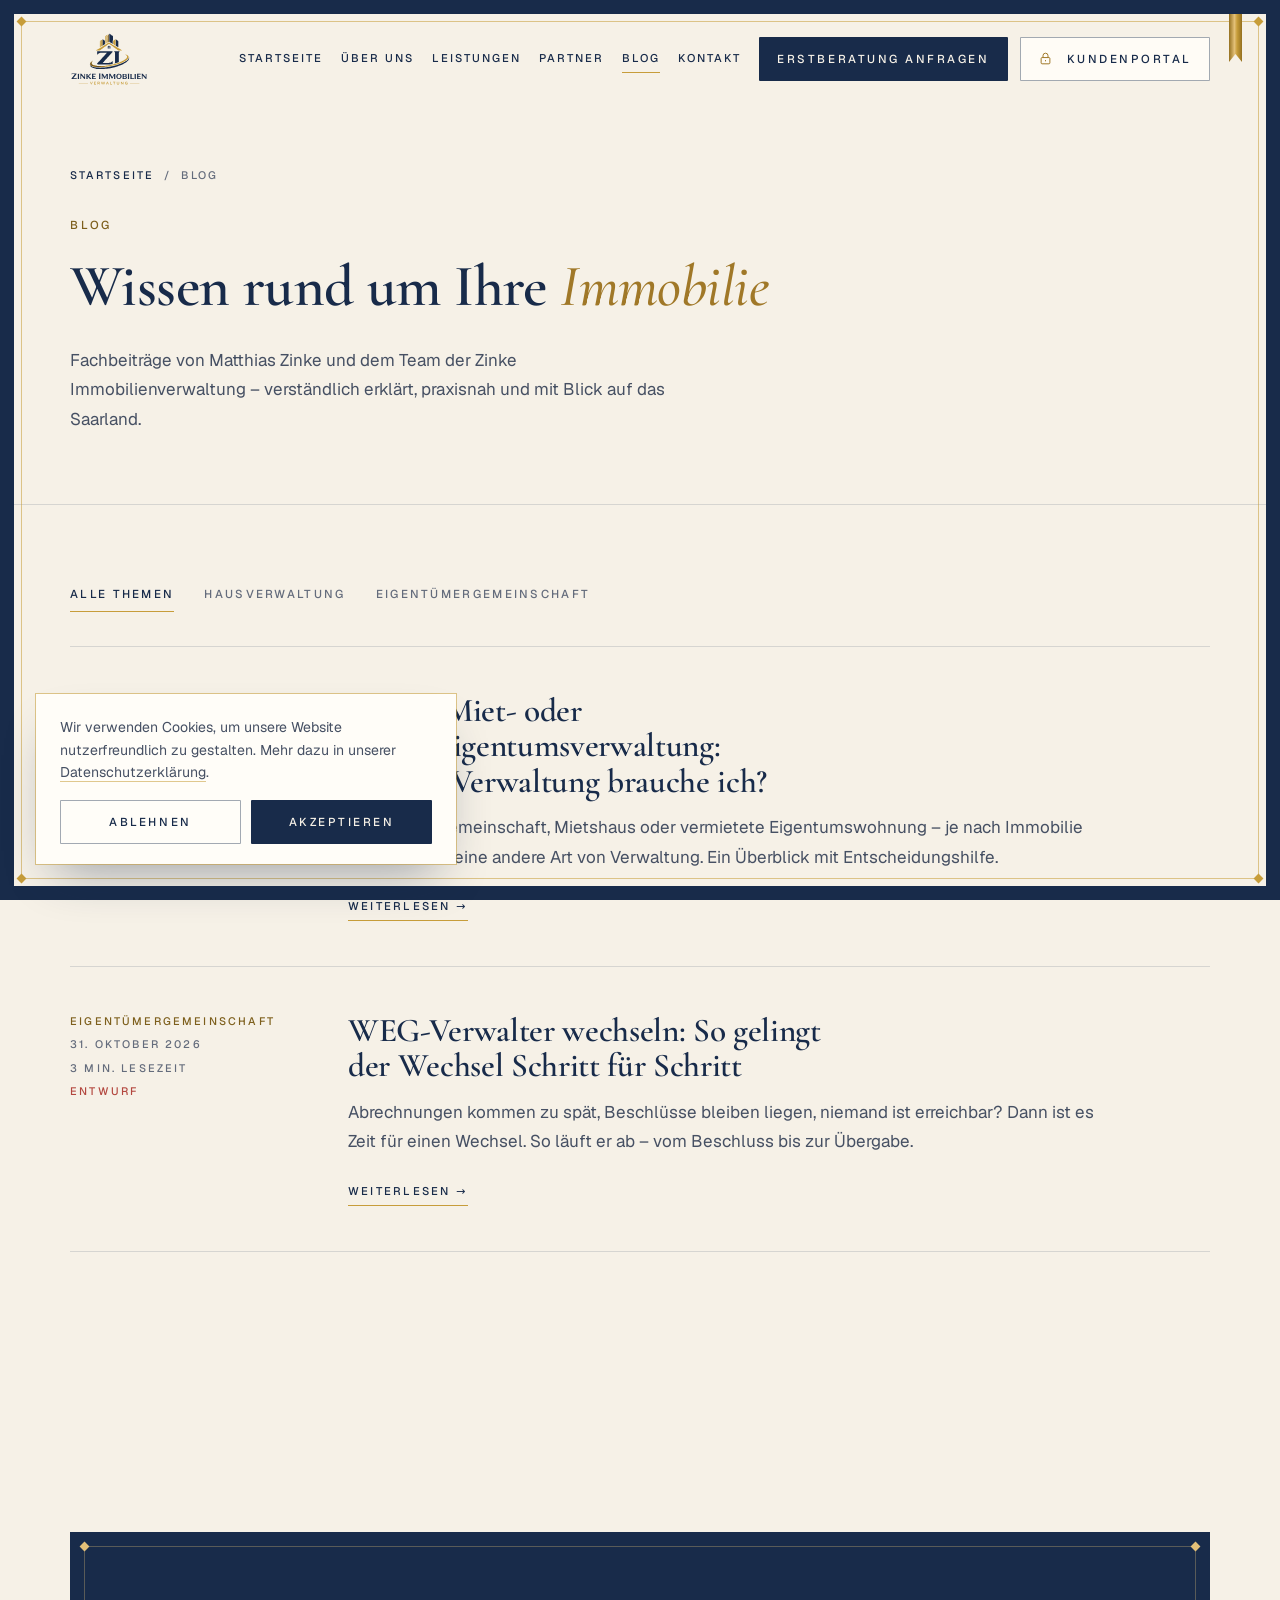
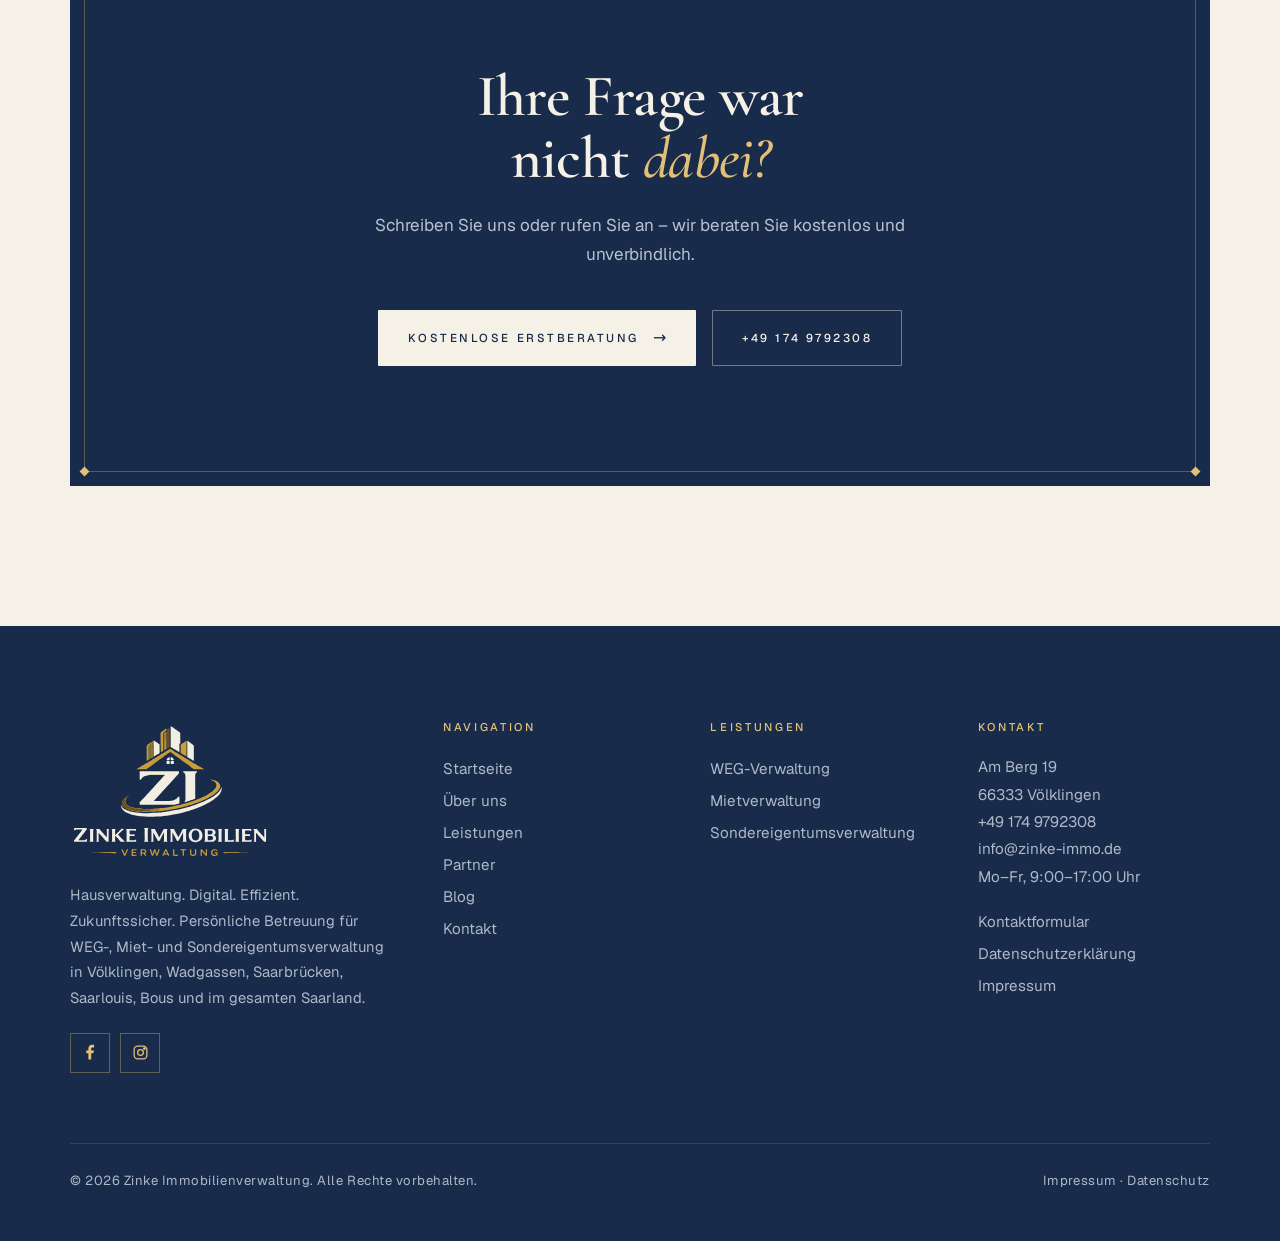
==== blog/index.html @ b117dff1 "Blog: Übersicht, Beitragsvorlage, Startseiten-Bereich, 2 Beiträge als Entwurf (noindex)" ====
<!doctype html>
<html lang="de">
<head>
<meta charset="utf-8">
<meta name="viewport" content="width=device-width, initial-scale=1">
<title>Blog | Zinke Immobilienverwaltung Völklingen</title>
<meta name="description" content="Fachbeiträge der Zinke Immobilienverwaltung aus Völklingen: Wissen zu WEG-Verwaltung, Vermietung und Eigentumswohnungen im Saarland.">
<meta name="robots" content="noindex">
<link rel="canonical" href="https://zinke-immo.de/blog/">
<meta property="og:type" content="website">
<meta property="og:site_name" content="Zinke Immobilienverwaltung">
<meta property="og:locale" content="de_DE">
<meta property="og:title" content="Blog | Zinke Immobilienverwaltung Völklingen">
<meta property="og:description" content="Fachbeiträge der Zinke Immobilienverwaltung aus Völklingen: Wissen zu WEG-Verwaltung, Vermietung und Eigentumswohnungen im Saarland.">
<meta property="og:url" content="https://zinke-immo.de/blog/">
<meta property="og:image" content="https://zinke-immo.de/assets/img/teilen.jpg">
<meta property="og:image:width" content="1200">
<meta property="og:image:height" content="630">
<meta property="og:image:alt" content="Büro der Zinke Immobilienverwaltung in Völklingen">
<meta name="twitter:card" content="summary_large_image">
<script type="application/ld+json">{"@context":"https://schema.org","@graph":[{"@type":"RealEstateAgent","@id":"https://zinke-immo.de/#organisation","name":"Zinke Immobilienverwaltung","url":"https://zinke-immo.de/","logo":"https://zinke-immo.de/assets/img/logo.png","image":"https://zinke-immo.de/assets/img/teilen.jpg","telephone":"+49-174-9792308","email":"info@zinke-immo.de","priceRange":"Individuelles Angebot","address":{"@type":"PostalAddress","streetAddress":"Am Berg 19","postalCode":"66333","addressLocality":"Völklingen","addressRegion":"Saarland","addressCountry":"DE"},"geo":{"@type":"GeoCoordinates","latitude":49.2403326,"longitude":6.8629202},"areaServed":[{"@type":"City","name":"Völklingen"},{"@type":"City","name":"Wadgassen"},{"@type":"City","name":"Saarbrücken"},{"@type":"City","name":"Saarlouis"},{"@type":"City","name":"Bous"},{"@type":"State","name":"Saarland"}],"openingHoursSpecification":{"@type":"OpeningHoursSpecification","dayOfWeek":["Monday","Tuesday","Wednesday","Thursday","Friday"],"opens":"09:00","closes":"17:00"},"founder":{"@id":"https://zinke-immo.de/ueber-uns.html#matthias-zinke"},"sameAs":["https://www.facebook.com/share/14e6Dbp4mTi/","https://www.instagram.com/zinke_immobilienverwaltung"]},{"@type":"WebSite","@id":"https://zinke-immo.de/#website","url":"https://zinke-immo.de/","name":"Zinke Immobilienverwaltung","inLanguage":"de-DE","publisher":{"@id":"https://zinke-immo.de/#organisation"}},{"@type":"CollectionPage","@id":"https://zinke-immo.de/blog/#seite","url":"https://zinke-immo.de/blog/","name":"Blog | Zinke Immobilienverwaltung Völklingen","isPartOf":{"@id":"https://zinke-immo.de/#website"},"about":{"@id":"https://zinke-immo.de/#organisation"},"inLanguage":"de-DE","description":"Fachbeiträge der Zinke Immobilienverwaltung aus Völklingen: Wissen zu WEG-Verwaltung, Vermietung und Eigentumswohnungen im Saarland.","breadcrumb":{"@id":"https://zinke-immo.de/blog/#brotkrumen"}},{"@type":"BreadcrumbList","@id":"https://zinke-immo.de/blog/#brotkrumen","itemListElement":[{"@type":"ListItem","position":1,"name":"Startseite","item":"https://zinke-immo.de/"},{"@type":"ListItem","position":2,"name":"Blog","item":"https://zinke-immo.de/blog/"}]},{"@type":"Blog","@id":"https://zinke-immo.de/blog/#blog","url":"https://zinke-immo.de/blog/","name":"Blog der Zinke Immobilienverwaltung","publisher":{"@id":"https://zinke-immo.de/#organisation"},"inLanguage":"de-DE","blogPost":[]}]}</script>
<meta name="theme-color" content="#182B4A">
<link rel="icon" href="../assets/img/emblem.svg" type="image/svg+xml">
<link rel="preload" href="../assets/fonts/CormorantGaramond-500i.woff2" as="font" type="font/woff2" crossorigin>
<link rel="preload" href="../assets/fonts/CormorantGaramond-500.woff2" as="font" type="font/woff2" crossorigin>
<link rel="stylesheet" href="../assets/fonts.css">
<link rel="stylesheet" href="../assets/site.css">

</head>
<body data-entwurf="1">
<a class="skip-link" href="#inhalt">Zum Inhalt springen</a>

<div class="frame" aria-hidden="true"><i class="d1"></i><i class="d2"></i><i class="d3"></i><i class="d4"></i></div>
<button class="ribbon" type="button" aria-label="Nach oben"></button>
<header class="top" id="top">
  <div class="wrap top-in">
    <a class="logo" href="../index.html" aria-label="Zinke Immobilienverwaltung – Startseite"><img src="../assets/img/logo.svg" alt="Zinke Immobilien Verwaltung" width="79" height="54"></a>
    <nav class="nav nav--6" aria-label="Hauptnavigation"><a class="l" href="../index.html">Startseite</a><a class="l" href="../ueber-uns.html">Über uns</a><a class="l" href="../leistungen.html">Leistungen</a><a class="l" href="../partner.html">Partner</a><a class="l" href="../blog/" aria-current="page">Blog</a><a class="l" href="../kontakt.html">Kontakt</a><a class="btn btn-p" href="../kontakt.html#kontakt-form">Erstberatung anfragen</a><a class="btn btn-s btn-portal" href="https://portal.donexus.de/auth" target="_blank" rel="noopener" aria-label="Kundenportal (öffnet in neuem Fenster)"><svg class="ic" viewBox="0 0 24 24" fill="none" stroke="currentColor" stroke-width="1.6" aria-hidden="true"><rect x="5" y="10.5" width="14" height="10" rx="1.5"/><path d="M8 10.5V7.5a4 4 0 0 1 8 0v3M12 14.5v2"/></svg>Kundenportal</a></nav>
    <button class="menu-btn" type="button" aria-expanded="false" aria-controls="menu"><i></i>Menü</button>
  </div>
</header>
<div class="menu" id="menu" hidden role="dialog" aria-modal="true" aria-label="Menü">
  <button class="m-close" type="button">Schließen</button>
  <nav aria-label="Menü"><a class="m" href="../index.html">Startseite</a><a class="m" href="../ueber-uns.html">Über uns</a><a class="m" href="../leistungen.html">Leistungen</a><a class="m" href="../partner.html">Partner</a><a class="m" href="../blog/" aria-current="page">Blog</a><a class="m" href="../kontakt.html">Kontakt</a></nav>
  <p class="m-meta">Am Berg 19 · 66333 Völklingen<br><a href="tel:+491749792308">+49 174 9792308</a> · <a href="mailto:info@zinke-immo.de">info@zinke-immo.de</a></p>
  <div class="m-cta"><a class="btn btn-c" href="../kontakt.html#kontakt-form">Erstberatung anfragen</a><a class="btn btn-o btn-portal" href="https://portal.donexus.de/auth" target="_blank" rel="noopener" aria-label="Kundenportal (öffnet in neuem Fenster)"><svg class="ic" viewBox="0 0 24 24" fill="none" stroke="currentColor" stroke-width="1.6" aria-hidden="true"><rect x="5" y="10.5" width="14" height="10" rx="1.5"/><path d="M8 10.5V7.5a4 4 0 0 1 8 0v3M12 14.5v2"/></svg>Kundenportal</a></div>
</div>
<main id="inhalt">
<section class="ph ph--legal">
  <div class="wrap ph-in">
    <div class="ph-txt">
      <nav class="crumbs" aria-label="Brotkrumen"><a href="../index.html">Startseite</a><span>/</span><span>Blog</span></nav>
      <p class="lab">Blog</p>
      <h1>Wissen rund um Ihre <em class="it">Immobilie</em></h1>
      <p class="lead">Fachbeiträge von Matthias Zinke und dem Team der Zinke Immobilienverwaltung – verständlich erklärt, praxisnah und mit Blick auf das Saarland.</p>
    </div>
  </div>
</section>

<section class="sec" style="padding-top:80px">
  <div class="wrap">
    <div class="kat" hidden role="group" aria-label="Beiträge nach Thema filtern"><button type="button" aria-pressed="true" data-kat="">Alle Themen</button><button type="button" aria-pressed="false" data-kat="hausverwaltung">Hausverwaltung</button><button type="button" aria-pressed="false" data-kat="weg">Eigentümergemeinschaft</button></div>
    <ul class="posts"><li class="rv" data-kat="hausverwaltung"><div class="meta"><span>Hausverwaltung</span><span>31. Oktober 2026</span><span>3 Min. Lesezeit</span><span class="entwurf">Entwurf</span></div><div><h2><a href="../blog/welche-hausverwaltung-brauche-ich.html">WEG-, Miet- oder Sonder&shy;eigentums&shy;verwaltung: Welche Verwaltung brauche ich?</a></h2><p>Eigentümergemeinschaft, Mietshaus oder vermietete Eigentumswohnung – je nach Immobilie brauchen Sie eine andere Art von Verwaltung. Ein Überblick mit Entscheidungshilfe.</p><a class="link-u" href="../blog/welche-hausverwaltung-brauche-ich.html">Weiterlesen <span class="ar">→</span></a></div></li><li class="rv" data-kat="weg"><div class="meta"><span>Eigentümergemeinschaft</span><span>31. Oktober 2026</span><span>3 Min. Lesezeit</span><span class="entwurf">Entwurf</span></div><div><h2><a href="../blog/weg-verwalter-wechseln.html">WEG-Verwalter wechseln: So gelingt der Wechsel Schritt für Schritt</a></h2><p>Abrechnungen kommen zu spät, Beschlüsse bleiben liegen, niemand ist erreichbar? Dann ist es Zeit für einen Wechsel. So läuft er ab – vom Beschluss bis zur Übergabe.</p><a class="link-u" href="../blog/weg-verwalter-wechseln.html">Weiterlesen <span class="ar">→</span></a></div></li></ul>
  </div>
</section>

<section class="final">
  <div class="wrap">
    <div class="panel rv"><i class="k k1"></i><i class="k k2"></i><i class="k k3"></i><i class="k k4"></i>
      <h2>Ihre Frage war nicht <em class="it">dabei?</em></h2>
      <p>Schreiben Sie uns oder rufen Sie an – wir beraten Sie kostenlos und unverbindlich.</p>
      <div class="row"><a class="btn btn-c" href="../kontakt.html#kontakt-form">Kostenlose Erstberatung <span class="ar">→</span></a><a class="btn btn-o" href="tel:+491749792308">+49 174 9792308</a></div>
    </div>
  </div>
</section>
</main>
<footer class="foot-w">
  <div class="wrap foot">
    <div class="f-brand">
      <img class="f-logo" src="../assets/img/logo-hell.svg" alt="Zinke Immobilien Verwaltung" width="200" height="138" loading="lazy">
      <p>Hausverwaltung. Digital. Effizient. Zukunftssicher. Persönliche Betreuung für WEG-, Miet- und Sondereigentumsverwaltung in Völklingen, Wadgassen, Saarbrücken, Saarlouis, Bous und im gesamten Saarland.</p>
      <div class="social"><a href="https://www.facebook.com/share/14e6Dbp4mTi/" target="_blank" rel="noopener" aria-label="Facebook"><svg viewBox="0 0 24 24" fill="currentColor" aria-hidden="true"><path d="M13 22v-9h3l1-4h-4V7c0-1.1.4-2 2-2h2V1.2C16.6 1 15.3 1 14.2 1 11.2 1 9 2.9 9 6.4V9H6v4h3v9h4z"/></svg></a><a href="https://www.instagram.com/zinke_immobilienverwaltung?igsh=eHhsZ20zb2loZHpu" target="_blank" rel="noopener" aria-label="Instagram"><svg viewBox="0 0 24 24" fill="none" stroke="currentColor" stroke-width="1.8" aria-hidden="true"><rect x="3" y="3" width="18" height="18" rx="5"/><circle cx="12" cy="12" r="4"/><circle cx="17.5" cy="6.5" r="1" fill="currentColor"/></svg></a></div>
    </div>
    <div><h4>Navigation</h4><ul><li><a href="../index.html">Startseite</a></li><li><a href="../ueber-uns.html">Über uns</a></li><li><a href="../leistungen.html">Leistungen</a></li><li><a href="../partner.html">Partner</a></li><li><a href="../blog/">Blog</a></li><li><a href="../kontakt.html">Kontakt</a></li></ul></div>
    <div><h4>Leistungen</h4><ul><li><a href="../weg-verwaltung-saarland.html">WEG-Verwaltung</a></li><li><a href="../mietverwaltung-saarland.html">Mietverwaltung</a></li><li><a href="../sondereigentumsverwaltung-saarland.html">Sondereigentumsverwaltung</a></li></ul></div>
    <div><h4>Kontakt</h4>
      <p class="addr">Am Berg 19<br>66333 Völklingen<br><a href="tel:+491749792308">+49 174 9792308</a><br><a href="mailto:info@zinke-immo.de">info@zinke-immo.de</a><br>Mo–Fr, 9:00–17:00 Uhr</p>
      <ul><li><a href="../kontakt.html#kontakt-form">Kontaktformular</a></li><li><a href="../datenschutz.html">Datenschutzerklärung</a></li><li><a href="../impressum.html">Impressum</a></li></ul></div>
  </div>
  <div class="wrap f-bar"><span>© 2026 Zinke Immobilienverwaltung. Alle Rechte vorbehalten.</span><span><a href="../impressum.html">Impressum</a> · <a href="../datenschutz.html">Datenschutz</a></span></div>
</footer>
<div class="cookie" id="cookie-banner" hidden role="region" aria-label="Cookie-Hinweis">
  <p>Wir verwenden Cookies, um unsere Website nutzerfreundlich zu gestalten. Mehr dazu in unserer <a href="../datenschutz.html">Datenschutzerklärung</a>.</p>
  <div class="row"><button class="btn btn-s" type="button" data-action="declined">Ablehnen</button><button class="btn btn-p" type="button" data-action="accepted">Akzeptieren</button></div>
</div>

<script src="../assets/site.js" defer></script>
</body>
</html>
---- assets/fonts.css ----
@font-face{font-family:'Geist';font-style:normal;font-weight:300 700;font-display:swap;src:url(fonts/Geist-300.woff2) format('woff2');unicode-range:U+0000-00FF, U+0131, U+0152-0153, U+02BB-02BC, U+02C6, U+02DA, U+02DC, U+0304, U+0308, U+0329, U+2000-206F, U+20AC, U+2122, U+2191, U+2193, U+2212, U+2215, U+FEFF, U+FFFD}
@font-face{font-family:'Cormorant Garamond';font-style:italic;font-weight:500 600;font-display:swap;src:url(fonts/CormorantGaramond-500i.woff2) format('woff2');unicode-range:U+0000-00FF, U+0131, U+0152-0153, U+02BB-02BC, U+02C6, U+02DA, U+02DC, U+0304, U+0308, U+0329, U+2000-206F, U+20AC, U+2122, U+2191, U+2193, U+2212, U+2215, U+FEFF, U+FFFD}
@font-face{font-family:'Cormorant Garamond';font-style:normal;font-weight:500 600;font-display:swap;src:url(fonts/CormorantGaramond-500.woff2) format('woff2');unicode-range:U+0000-00FF, U+0131, U+0152-0153, U+02BB-02BC, U+02C6, U+02DA, U+02DC, U+0304, U+0308, U+0329, U+2000-206F, U+20AC, U+2122, U+2191, U+2193, U+2212, U+2215, U+FEFF, U+FFFD}
---- assets/site.css ----
/* Zinke Immobilienverwaltung – Gestaltung v9 (ruhig, gerahmt, Navy/Gold/Creme) */
[hidden]{display:none!important}
:root{--paper:#F6F1E7;--paper2:#EEE7D8;--white:#FFFDF8;--navy:#182B4A;--navy-d:#12213A;--navy-l:#1E3456;--gold:#C79D3A;--gold-l:#E3C078;--gold-d:#A07828;--gold-t:#7D5F1C;--text:#465063;--muted:#646C7C;--rule:rgba(24,43,74,.14);--rule-g:rgba(199,157,58,.55);--f:14px;--serif:"Cormorant Garamond",Georgia,"Times New Roman",serif;--sans:"Geist",system-ui,-apple-system,"Segoe UI",sans-serif;--ease:cubic-bezier(.2,.7,.1,1);--veil:.05;--p:0}
*{box-sizing:border-box}
html{scroll-behavior:smooth}
body{margin:0;background:var(--paper);color:var(--text);font:400 17px/1.75 var(--sans);-webkit-font-smoothing:antialiased;overflow-x:hidden}
img{display:block;max-width:100%}
a{color:inherit;text-decoration:none}
p{margin:0 0 1em}
h1,h2,h3,h4{margin:0}
h1,h2,h3{font-family:var(--serif);font-weight:600;color:var(--navy);line-height:1.06;letter-spacing:-.01em;text-wrap:balance;overflow-wrap:break-word}
.it{font-style:italic;font-weight:500;color:var(--gold-d)}
.wrap{width:min(1180px,100% - 140px);margin-inline:auto}
:focus-visible{outline:2px solid var(--gold);outline-offset:4px}
.skip-link{position:absolute;left:-999px;top:20px;z-index:500;background:var(--navy);color:#F6F1E7;padding:12px 18px;font:500 .8rem/1 var(--sans)}
.skip-link:focus{left:24px}
.ext::after{content:"↗";margin-left:6px;font-size:.85em}

/* ---------- Einfassung, Lesebändchen ---------- */
.frame{position:fixed;inset:0;z-index:250;pointer-events:none;border:var(--f) solid var(--navy)}
.frame::before{content:"";position:absolute;inset:7px;border:1px solid var(--rule-g)}
.frame i{position:absolute;width:7px;height:7px;background:var(--gold);transform:rotate(45deg)}
.frame .d1{top:4px;left:4px}.frame .d2{top:4px;right:4px}.frame .d3{bottom:4px;left:4px}.frame .d4{bottom:4px;right:4px}
.ribbon{position:fixed;top:var(--f);right:38px;z-index:251;display:block;width:13px;height:calc(48px + var(--p) * 26vh);background:linear-gradient(90deg,#94701F,#E3C078 42%,#C79D3A 62%,#94701F);clip-path:polygon(0 0,100% 0,100% 100%,50% calc(100% - 8px),0 100%);filter:drop-shadow(0 4px 5px rgba(24,43,74,.28));transition:height .3s linear;border:0;padding:0;cursor:pointer}
.ribbon:hover{filter:drop-shadow(0 4px 8px rgba(160,120,40,.55))}

/* ---------- Kopf ---------- */
.top{position:fixed;top:var(--f);left:var(--f);right:var(--f);z-index:240;transition:background .5s,box-shadow .5s}
.top.scrolled,.top.solid{background:rgba(246,241,231,.94);-webkit-backdrop-filter:blur(14px);backdrop-filter:blur(14px);box-shadow:0 1px 0 var(--rule)}
.top .wrap{width:min(1180px,100% - 112px)}
.top-in{display:flex;align-items:center;justify-content:space-between;height:90px}
.logo{transition:opacity .6s,visibility .6s}
.logo img{height:54px;width:auto}
.top--home:not(.scrolled) .logo{opacity:0;visibility:hidden}
.nav{display:flex;align-items:center;gap:34px}
.nav .l{position:relative;font:500 .7rem/1 var(--sans);letter-spacing:.22em;text-transform:uppercase;color:var(--navy);padding:8px 0}
.nav .l::after{content:"";position:absolute;left:0;right:0;bottom:0;height:1px;background:var(--gold);transform:scaleX(0);transform-origin:left;transition:transform .5s var(--ease)}
.nav .l:hover::after,.nav .l[aria-current]::after{transform:scaleX(1)}
.nav .btn{height:44px;padding:0 22px}
.nav .l{white-space:nowrap}
.nav .btn+.btn{margin-left:-22px}
.btn .ic{width:15px;height:15px;flex:0 0 15px;margin-top:-2px}
.btn-portal{gap:10px}
.btn-portal .ic{color:var(--gold-d)}
.nav .btn-portal{background:rgba(255,253,248,.92)}
.nav .btn-portal:hover{background:var(--white)}
.menu .btn-portal .ic{color:var(--gold-l)}
.m-cta{display:flex;flex-wrap:wrap;gap:12px;margin-top:26px}
.menu-btn{display:none;align-items:center;gap:12px;height:44px;padding:0 4px;background:none;border:0;cursor:pointer;font:500 .7rem/1 var(--sans);letter-spacing:.22em;text-transform:uppercase;color:var(--navy)}
.menu-btn i{display:grid;gap:5px;width:22px}
.menu-btn i::before,.menu-btn i::after{content:"";height:1px;background:var(--navy)}
.menu{position:fixed;inset:var(--f);z-index:245;background:var(--navy);color:#F6F1E7;display:flex;flex-direction:column;justify-content:center;padding:90px 34px 50px;opacity:0;transition:opacity .45s var(--ease)}
.menu.open{opacity:1}
.menu::before{content:"";position:absolute;inset:10px;border:1px solid rgba(227,192,120,.3);pointer-events:none}
.menu a.m{display:block;font:600 2.1rem/1.15 var(--serif);padding:10px 0;border-bottom:1px solid rgba(227,192,120,.16)}
.menu a.m[aria-current]{color:var(--gold-l)}
.menu .m-meta{margin-top:30px;font-size:.92rem;color:#AEB8C9;line-height:1.9}
.menu .m-meta a{color:var(--gold-l)}
.menu .m-close{position:absolute;top:24px;right:26px;background:none;border:0;color:#F6F1E7;font:500 .7rem/1 var(--sans);letter-spacing:.22em;text-transform:uppercase;padding:14px 6px;cursor:pointer}
body.menu-open{overflow:hidden}

/* ---------- Schaltflächen, Beschriftungen ---------- */
.btn{display:inline-flex;align-items:center;justify-content:center;gap:14px;height:56px;padding:0 30px;border:0;border-radius:1px;font:500 .72rem/1 var(--sans);letter-spacing:.22em;text-transform:uppercase;white-space:nowrap;cursor:pointer;transition:background .45s,color .45s,box-shadow .45s}
.btn .ar{font-size:1rem;letter-spacing:0;transition:transform .45s var(--ease)}
.btn:hover .ar{transform:translateX(5px)}
.btn-p{background:var(--navy);color:#F6F1E7}
.btn-p:hover{background:var(--navy-d);box-shadow:inset 0 0 0 4px var(--navy-d),inset 0 0 0 5px var(--gold-l)}
.btn-s{background:transparent;color:var(--navy);box-shadow:inset 0 0 0 1px rgba(24,43,74,.4)}
.btn-s:hover{box-shadow:inset 0 0 0 1px var(--navy);background:rgba(255,253,248,.6)}
.btn-c{background:#F6F1E7;color:var(--navy)}
.btn-c:hover{box-shadow:inset 0 0 0 4px #F6F1E7,inset 0 0 0 5px var(--gold)}
.btn-o{background:transparent;color:#F6F1E7;box-shadow:inset 0 0 0 1px rgba(246,241,231,.4)}
.btn-o:hover{box-shadow:inset 0 0 0 1px #F6F1E7}
.lab{font:500 .72rem/1.7 var(--sans);letter-spacing:.24em;text-transform:uppercase;color:var(--gold-t);margin:0}
.lab .no{display:inline-block;margin-right:16px;font:italic 500 1.3rem/1 var(--serif);letter-spacing:0;text-transform:none;color:var(--gold-d);vertical-align:-1px}
.lab-line{position:relative;padding-top:20px}
.lab-line::before{content:"";position:absolute;top:0;left:0;width:250px;max-width:100%;height:1px;background:var(--gold)}
.cta{display:flex;gap:16px;flex-wrap:wrap;margin-top:42px}

/* ---------- Startseite: Hero ---------- */
.hero{position:relative;min-height:100svh;display:flex;align-items:center;padding:150px 0 120px;overflow:hidden}
.hero-bg{position:absolute;inset:0;z-index:0}
.hero-bg img{position:absolute;inset:0;width:100%;height:100%;object-fit:cover;object-position:57% 40%;filter:brightness(1.06)}
.hero-bg div{position:absolute;inset:0}
.hero-bg .veil-r{background:var(--paper);opacity:var(--veil)}
.hero-bg .veil-l{background:linear-gradient(90deg,rgba(246,241,231,.97) 0%,rgba(246,241,231,.95) 42%,rgba(246,241,231,.8) 51%,rgba(246,241,231,.25) 60%,rgba(246,241,231,0) 68%)}
.hero-bg .veil-t{bottom:auto;height:130px;background:linear-gradient(rgba(246,241,231,.9),rgba(246,241,231,0))}
.hero-bg .veil-b{top:auto;height:170px;background:linear-gradient(rgba(246,241,231,0),var(--paper))}
.hero-grid{position:relative;z-index:2}
.hero-in{max-width:620px}
.hero-in>*{opacity:0;transform:translateY(16px);animation:up 1.3s var(--ease) forwards}
.hero-in>:nth-child(1){animation-delay:.1s}.hero-in>:nth-child(2){animation-delay:.3s}.hero-in>:nth-child(3){animation-delay:.45s}.hero-in>:nth-child(4){animation-delay:.6s}.hero-in>:nth-child(5){animation-delay:.75s}
@keyframes up{to{opacity:1;transform:none}}
.hero .lab{margin-bottom:26px;max-width:520px}
.hero h1{font-size:clamp(3rem,5.2vw,4.7rem);line-height:1.02}
.hero .lead{margin:30px 0 0;font-size:1.06rem;max-width:52ch}
.hero-ph-m{display:none}
.crest{width:128px;margin:0 0 30px -4px}
.crest svg{display:block;width:100%;height:auto;overflow:visible}
.crest .win-glow{opacity:0;transition:opacity 2.4s ease}
.crest.lit .win-glow{opacity:1}
.crest .i-w path{transition:fill 1.8s ease}
.crest.lit .i-w path{fill:#F2C25C}

/* ---------- Unterseiten: Kopfbereich ---------- */
.ph{position:relative;padding:170px 0 110px;overflow:hidden}
.ph::after{content:"";position:absolute;left:0;right:0;bottom:0;height:1px;background:var(--rule)}
.ph-in{display:grid;grid-template-columns:minmax(0,1.05fr) minmax(0,.95fr);gap:70px;align-items:center}
.crumbs{display:flex;gap:10px;font:500 .68rem/1 var(--sans);letter-spacing:.2em;text-transform:uppercase;color:var(--muted);margin-bottom:34px}
.crumbs a{color:var(--navy)}
.crumbs a:hover{color:var(--gold-d)}
.ph .lab{margin-bottom:22px}
.ph h1{font-size:clamp(2.6rem,4.6vw,4.1rem);line-height:1.04}
.ph .lead{margin:28px 0 0;font-size:1.06rem;max-width:56ch}
.ph-txt>*{opacity:0;transform:translateY(14px);animation:up 1.2s var(--ease) forwards}
.ph-txt>:nth-child(2){animation-delay:.12s}.ph-txt>:nth-child(3){animation-delay:.24s}.ph-txt>:nth-child(4){animation-delay:.36s}.ph-txt>:nth-child(5){animation-delay:.48s}
.ph-img{opacity:0;animation:up 1.4s .3s var(--ease) forwards}
.ph-img img{aspect-ratio:1672/941;object-fit:cover;width:100%;height:auto}
.ph--legal{padding-bottom:70px}
.ph--legal .ph-in{grid-template-columns:1fr}
.jump{display:flex;flex-wrap:wrap;gap:0;margin-top:40px;border-top:1px solid var(--rule)}
.jump a{flex:1 1 0;min-width:170px;padding:18px 18px 18px 0;border-bottom:1px solid var(--rule);font:600 1.15rem/1.3 var(--serif);color:var(--navy);display:flex;gap:12px;align-items:baseline;transition:color .3s}
.jump a+a{padding-left:18px;border-left:1px solid var(--rule)}
.jump a i{font:italic 500 1rem/1 var(--serif);color:var(--gold-d)}
.jump a:hover{color:var(--gold-d)}

/* ---------- Passepartout ---------- */
.mat{position:relative;margin:0;background:var(--white);padding:14px;box-shadow:0 0 0 1px var(--rule),0 40px 80px -50px rgba(24,43,74,.5)}
.mat::before{content:"";position:absolute;inset:6px;border:1px solid var(--rule-g);pointer-events:none}
.mat img{position:relative;width:100%;height:auto}
.curtain img{clip-path:inset(0 0 100% 0);transition:clip-path 1.8s var(--ease) .15s}
.curtain.in img{clip-path:inset(0)}
.cap{margin:16px 0 0;font:500 .7rem/1.6 var(--sans);letter-spacing:.22em;text-transform:uppercase;color:var(--muted)}

/* ---------- Abschnitte ---------- */
.usp{background:var(--navy)}
.usp .wrap{display:grid;grid-template-columns:repeat(4,1fr)}
.usp-i{padding:50px 34px 54px;border-left:1px solid rgba(227,192,120,.16)}
.usp-i:first-child{border-left:0;padding-left:0}
.usp-i h3{font-size:1.45rem;color:#F6F1E7;margin:20px 0 10px;line-height:1.2}
.usp-i p{margin:0;font-size:.93rem;color:#AEB8C9;line-height:1.65}
.dia{display:block;width:7px;height:7px;background:var(--gold);transform:rotate(45deg)}
.sec{padding:140px 0}
.sec.alt{background:var(--paper2)}
.sec.tight{padding-top:0}
.head{display:grid;grid-template-columns:250px minmax(0,1fr);gap:48px;margin-bottom:76px}
.head .lab{position:relative;padding-top:20px}
.head .lab::before{content:"";position:absolute;top:0;left:0;width:100%;height:1px;background:var(--gold);transform:scaleX(0);transform-origin:left;transition:transform 1.6s var(--ease) .2s}
.head.in .lab::before{transform:scaleX(1)}
.head h2{font-size:clamp(2.4rem,4.2vw,3.7rem);max-width:17ch}
.head p{margin:26px 0 0;max-width:60ch}
.grid4{display:grid;grid-template-columns:1fr 1fr;border-top:1px solid var(--rule)}
.cell{display:grid;grid-template-columns:64px minmax(0,1fr);gap:0 20px;padding:52px 48px 56px 0;border-bottom:1px solid var(--rule)}
.cell:nth-child(even){padding:52px 0 56px 48px;border-left:1px solid var(--rule)}
.cell .num{font:italic 500 1.5rem/1.2 var(--serif);color:var(--gold-d)}
.cell h3{font-size:1.85rem;margin:0 0 12px}
.cell p{margin:0}

/* Navy-Tafeln */
.panel{position:relative;background:var(--navy);color:#B8C1D1;padding:110px 72px 120px;text-align:center;overflow:hidden}
.panel::before{content:"";position:absolute;inset:14px;border:1px solid rgba(227,192,120,.32);pointer-events:none;z-index:3}
.k{position:absolute;z-index:3;width:7px;height:7px;background:var(--gold-l);transform:rotate(45deg)}
.k1{top:11px;left:11px}.k2{top:11px;right:11px}.k3{bottom:11px;left:11px}.k4{bottom:11px;right:11px}
.panel .lab,.panel .lab .no{color:var(--gold-l)}
.panel h2{color:#F6F1E7;font-size:clamp(2.3rem,4vw,3.5rem);margin:24px auto 20px;max-width:20ch}
.panel h2 .it{color:var(--gold-l)}
.panel p{max-width:56ch;margin:0 auto}
.digital{padding:0 0 140px}
.screen-wrap{perspective:1600px;margin-top:66px}
.screen{width:min(900px,100%);margin:0 auto;padding:7px;background:linear-gradient(160deg,rgba(227,192,120,.6),rgba(227,192,120,.18) 50%,rgba(227,192,120,.45));transform:rotateX(var(--rx,10deg));transform-origin:50% 0;box-shadow:0 50px 90px -45px rgba(0,0,0,.7)}
.screen img{width:100%;height:auto}

/* Leistungen (Startseite) */
.svc{display:grid;grid-template-columns:repeat(3,1fr);border-top:1px solid var(--rule);border-bottom:1px solid var(--rule)}
.svc a{position:relative;display:flex;flex-direction:column;min-height:360px;padding:40px 38px 44px;border-left:1px solid var(--rule);transition:background .6s var(--ease)}
.svc a:first-child{border-left:0}
.svc a:hover{background:var(--white)}
.svc .tag{font:500 .7rem/1 var(--sans);letter-spacing:.24em;text-transform:uppercase;color:var(--gold-t)}
.svc svg{position:absolute;right:30px;top:30px;width:120px;height:auto;opacity:.55;transition:opacity .6s}
.svc a:hover svg{opacity:1}
.line-art *{fill:none;stroke:var(--gold);stroke-width:1.4}
.svc h3{font-size:2rem;margin:auto 0 14px;padding-top:110px}
.svc p{margin:0 0 28px}
.more{position:relative;align-self:flex-start;font:500 .72rem/1 var(--sans);letter-spacing:.22em;text-transform:uppercase;color:var(--navy);padding-bottom:8px}
.more::after{content:"";position:absolute;left:0;right:0;bottom:0;height:1px;background:var(--gold);transform-origin:left;transform:scaleX(.3);transition:transform .6s var(--ease)}
.svc a:hover .more::after{transform:scaleX(1)}
.center{display:flex;justify-content:center;margin-top:60px}
#leistungen,#einzugsgebiet{scroll-margin-top:100px}

/* Über uns (Startseite) */
.quote{margin:120px auto;max-width:24ch;text-align:center;font:italic 500 clamp(2rem,3.6vw,3.1rem)/1.2 var(--serif);color:var(--navy)}
.quote .q{color:var(--gold)}
.about{display:grid;grid-template-columns:1.1fr .9fr;gap:90px;align-items:start}
.about h2{font-size:clamp(2.2rem,3.8vw,3.3rem);margin:22px 0 26px}
.checks{list-style:none;margin:30px 0 40px;padding:0;display:grid;gap:14px}
.checks li{position:relative;padding-left:28px;color:var(--navy)}
.checks li::before{content:"";position:absolute;left:2px;top:.62em;width:7px;height:7px;background:var(--gold);transform:rotate(45deg)}
.portrait{max-width:420px;margin-left:auto}
.portrait img{aspect-ratio:1;object-fit:cover}
.who{margin-top:20px}
.who b{display:block;font:600 1.6rem/1.2 var(--serif);color:var(--navy)}
.who span{font:500 .7rem/1.6 var(--sans);letter-spacing:.22em;text-transform:uppercase;color:var(--gold-t)}
.final{padding:140px 0}
.final .panel h2{max-width:16ch;font-size:clamp(2.4rem,4.6vw,4rem)}
.final .row{display:flex;gap:16px;justify-content:center;flex-wrap:wrap;margin-top:40px}

/* ---------- Karte / Radar ---------- */
.k-wrap{position:relative;background:var(--navy);box-shadow:0 50px 100px -60px rgba(24,43,74,.8)}
.k-wrap::before{content:"";position:absolute;inset:14px;border:1px solid rgba(227,192,120,.32);pointer-events:none;z-index:6}
.k-map{position:relative;aspect-ratio:1126.7/874.5;overflow:hidden;--hx:50%;--hy:50%;--u:1;touch-action:pan-y}
.k-svg{position:absolute;inset:0;width:100%;height:100%;display:block;--u:1}
.k-gr{fill:none;stroke:rgba(246,241,231,.055);stroke-width:1;vector-effect:non-scaling-stroke}
.k-land{fill:var(--navy-l)}
#k-schraffur line{stroke:rgba(227,192,120,.16);stroke-width:1.1}
.k-fokus{fill:url(#k-schraffur);opacity:0;transition:opacity 1.6s ease 2.4s}
.k-scan .k-fokus,.k-done .k-fokus{opacity:1}
.k-kreis{fill:none;stroke:rgba(227,192,120,.34);stroke-width:1;stroke-dasharray:3 4;vector-effect:non-scaling-stroke}
.k-fl path{fill:none;stroke:rgba(160,190,225,.36);stroke-width:1.1;vector-effect:non-scaling-stroke;stroke-linecap:round;stroke-linejoin:round}
.k-fl .saar{stroke:rgba(178,205,235,.66);stroke-width:2}
.k-umriss{fill:none;stroke:var(--gold-l);stroke-width:1.3;stroke-opacity:.85;vector-effect:non-scaling-stroke}
.k-radar circle{fill:none;stroke:rgba(227,192,120,.42);stroke-width:1;stroke-dasharray:2 5;vector-effect:non-scaling-stroke}
.k-kreuz{fill:none;stroke:rgba(227,192,120,.16);stroke-width:1;vector-effect:non-scaling-stroke}
.kd{transform-box:fill-box;transform-origin:center;stroke:transparent;stroke-width:12px;vector-effect:non-scaling-stroke;cursor:pointer;--o:1}
.kd.c1{r:calc(var(--u) * 5.2px);fill:var(--gold-l)}
.kd.c2{r:calc(var(--u) * 3.7px);fill:#F6F1E7}
.kd.c3{r:calc(var(--u) * 2.9px);fill:#F6F1E7;--o:.82}
.kd.c4{r:calc(var(--u) * 1.7px);fill:var(--gold-l);--o:.62;stroke-width:8px}
.kd.c5{r:calc(var(--u) * 1.5px);fill:var(--gold-l);--o:.5;stroke-width:8px}
.kd.c6{r:calc(var(--u) * 1.25px);fill:var(--gold-l);--o:.42;stroke-width:8px}
.kd{opacity:var(--o)}
.k-small:not(.k-l2) .kd.c5,.k-small:not(.k-l2) .kd.c6{display:none}
.k-small:not(.k-l2) .kd.c4{--o:.45}
.k-idle .kd{opacity:.16}
.k-scan .kd{animation:ping .9s ease-out var(--d,0s) both}
@keyframes ping{0%{opacity:.16;transform:scale(1)}22%{opacity:1;transform:scale(2.3)}100%{opacity:var(--o);transform:scale(1)}}
.kd.hl{fill:#FFF3D1;opacity:1!important;animation:none!important;transform:scale(1.6)}
.k-hub .halo{fill:rgba(227,192,120,.16);stroke:rgba(227,192,120,.5);stroke-width:1;vector-effect:non-scaling-stroke}
.k-hub .dmd{fill:var(--gold-l);stroke:#FFF3D1;stroke-width:1;vector-effect:non-scaling-stroke}
.k-hub{cursor:pointer}
.k-ver line{stroke:var(--gold-l);stroke-width:1.4;vector-effect:non-scaling-stroke;stroke-dasharray:1;stroke-dashoffset:1;animation:kline .7s var(--ease) forwards}
@keyframes kline{to{stroke-dashoffset:0}}
.kl{display:none;paint-order:stroke;stroke:var(--navy-l);stroke-width:calc(var(--u) * 3.2px);stroke-linejoin:round;pointer-events:none;transition:opacity .35s}
.kl.on{display:block}
.k-moving .kl{opacity:0}
.kl.l0{font-family:var(--serif);font-weight:600;fill:var(--gold-l)}
.kl.l1{font-family:var(--serif);font-weight:600;fill:var(--gold-l)}
.kl.l2{font-family:var(--serif);font-weight:600;fill:#F6F1E7}
.kl.l3{font-family:var(--sans);fill:rgba(246,241,231,.82)}
.kl.l4,.kl.l5,.kl.l6{font-family:var(--sans);fill:rgba(233,212,160,.78)}
.kl.l5{font-style:normal;fill:rgba(233,212,160,.66)}
.kl.kr{font-family:var(--sans);font-weight:500;letter-spacing:.22em;fill:rgba(227,192,120,.42);stroke:none}
.kl.riv{font-family:var(--serif);font-style:italic;font-weight:500;letter-spacing:.08em;fill:rgba(178,205,235,.9)}
.kl.nb{font-family:var(--sans);font-weight:500;letter-spacing:.32em;fill:rgba(246,241,231,.3);stroke:none}
.kl.ring{font-family:var(--sans);font-weight:500;letter-spacing:.06em;fill:rgba(227,192,120,.75)}
.kl.gr{font-family:var(--sans);letter-spacing:.04em;fill:rgba(246,241,231,.34);stroke:none}
.k-sweep{position:absolute;left:var(--hx);top:var(--hy);width:340%;aspect-ratio:1;border-radius:50%;transform:translate(-50%,-50%);background:conic-gradient(from 0deg,rgba(233,199,123,0) 0deg,rgba(233,199,123,0) 285deg,rgba(233,199,123,.07) 325deg,rgba(240,212,145,.3) 359.3deg,rgba(255,240,200,0) 360deg);pointer-events:none;opacity:0;z-index:2;mix-blend-mode:screen}
.k-scan .k-sweep{animation:sweep 3s linear both}
@keyframes sweep{0%{opacity:0;transform:translate(-50%,-50%) rotate(0deg)}5%{opacity:1}90%{opacity:1}100%{opacity:0;transform:translate(-50%,-50%) rotate(360deg)}}
.k-tip{position:absolute;z-index:7;min-width:150px;max-width:240px;padding:12px 14px 11px;background:var(--white);color:var(--text);box-shadow:0 0 0 1px var(--rule-g),0 16px 30px -12px rgba(0,0,0,.5);pointer-events:none;opacity:0;transform:translateY(4px);transition:opacity .2s,transform .2s;font-size:.8rem;line-height:1.45}
.k-tip.on{opacity:1;transform:none}
.k-tip b{display:block;font:600 1.15rem/1.15 var(--serif);color:var(--navy);margin-bottom:4px}
.k-tip span{display:block;color:var(--muted)}
.k-tip em{display:block;margin-top:4px;font-style:normal;color:var(--gold-t);font-weight:500}
.k-box{position:absolute;z-index:5}
.k-tools{left:32px;top:30px;display:flex;align-items:stretch;background:rgba(18,33,58,.86);-webkit-backdrop-filter:blur(6px);backdrop-filter:blur(6px);box-shadow:0 0 0 1px rgba(227,192,120,.28)}
.k-tools button{background:none;border:0;color:#C9D1DF;font:500 .64rem/1 var(--sans);letter-spacing:.2em;text-transform:uppercase;padding:13px 15px;cursor:pointer;transition:color .3s,background .3s}
.k-tools button+button{box-shadow:-1px 0 0 rgba(227,192,120,.28)}
.k-tools button[aria-pressed="true"]{color:var(--navy);background:var(--gold-l)}
.k-tools button:hover{color:#fff}
.k-tools button[aria-pressed="true"]:hover{color:var(--navy)}
.k-strip{position:relative;z-index:5;display:grid;grid-template-columns:1fr 1.35fr .9fr;border-top:1px solid rgba(227,192,120,.24);color:#C9D1DF;font-size:.8rem;line-height:1.5}
.k-strip>div{padding:34px 40px 42px}
.k-strip>div+div{border-left:1px solid rgba(227,192,120,.14)}
.k-strip h4{font:500 .64rem/1 var(--sans);letter-spacing:.24em;text-transform:uppercase;color:var(--gold-l);margin:0 0 16px}
.k-strip ul{list-style:none;margin:0;padding:0}
.k-legend ul{display:grid;grid-template-columns:1fr 1fr;gap:4px 20px}
.k-legend li{display:flex;align-items:center;gap:12px;padding:3px 0}
.k-legend li i{flex:0 0 18px;height:12px;display:grid;place-items:center}
.k-legend li i::before{content:"";display:block;border-radius:50%}
.lg-h::before{width:9px!important;height:9px!important;border-radius:0!important;background:var(--gold-l);transform:rotate(45deg)}
.lg-f::before{width:10px;height:10px;background:var(--gold-l)}
.lg-s::before{width:7px;height:7px;background:#F6F1E7}
.lg-g::before{width:5px;height:5px;background:rgba(246,241,231,.82)}
.lg-o::before{width:3px;height:3px;background:var(--gold-l)}
.lg-r::before{width:16px!important;height:16px!important;border:1px dashed rgba(227,192,120,.7)}
.lg-x::before{width:16px!important;height:11px!important;border-radius:0!important;background:repeating-linear-gradient(45deg,rgba(227,192,120,.5) 0 1px,transparent 1px 4px);box-shadow:0 0 0 1px rgba(227,192,120,.34)}
.lg-w::before{width:16px!important;height:2px!important;border-radius:1px!important;background:rgba(178,205,235,.8)}
.k-focus li{display:flex;align-items:baseline;justify-content:space-between;gap:12px;padding:8px 0;border-top:1px solid rgba(227,192,120,.14);cursor:default;outline-offset:2px}
.k-focus li:first-child{border-top:0;padding-top:0}
.k-focus li b{font:600 1.15rem/1.2 var(--serif);color:#F6F1E7;display:flex;align-items:center;gap:10px}
.k-focus li b::before{content:"";width:6px;height:6px;background:var(--gold-l);transform:rotate(45deg)}
.k-focus li span{font-size:.74rem;letter-spacing:.06em;color:var(--gold-l)}
.k-focus li:hover b,.k-focus li:focus b{color:var(--gold-l)}
.k-scale .row{display:flex;align-items:center;gap:18px}
.k-scale svg{width:52px;height:52px;flex:0 0 52px}
.k-scale .bar{display:grid;gap:7px;font-size:.66rem;letter-spacing:.14em;color:#C9D1DF;text-transform:uppercase}
.k-scale .bar i{display:block;height:6px;width:var(--sb,100px);border:1px solid rgba(227,192,120,.8);border-top:0;transition:width .4s}
.k-scale p{margin:18px 0 0;font-size:.74rem;color:#AEB8C9}
.k-src{margin:14px 0 0!important;font-size:.66rem!important;color:rgba(201,209,223,.62)!important}
.k-src a{text-decoration:underline;text-underline-offset:2px}
.reg{margin-top:34px;border-top:1px solid var(--rule);border-bottom:1px solid var(--rule)}
.reg summary{list-style:none;cursor:pointer;display:flex;justify-content:space-between;align-items:center;padding:22px 0;font:600 1.35rem/1.2 var(--serif);color:var(--navy)}
.reg summary::-webkit-details-marker{display:none}
.reg summary span{font:500 .68rem/1 var(--sans);letter-spacing:.22em;text-transform:uppercase;color:var(--gold-t)}
.reg[open] summary span .plus{transform:rotate(45deg)}
.reg .plus{display:inline-block;margin-left:10px;font-size:1rem;transition:transform .4s}
.reg-grid{display:grid;grid-template-columns:repeat(3,1fr);gap:0;padding:6px 0 30px}
.reg-grid>div{padding:18px 26px 18px 0}
.reg-grid h4{font:500 .66rem/1.5 var(--sans);letter-spacing:.2em;text-transform:uppercase;color:var(--gold-t);margin-bottom:12px;padding-bottom:10px;border-bottom:1px solid var(--rule)}
.reg-grid ul{list-style:none;margin:0;padding:0;columns:2;column-gap:20px;font-size:.92rem;line-height:1.9}
.reg-grid li.st{font-family:var(--serif);font-weight:600;font-size:1.06rem;color:var(--navy)}
.reg-grid li.fk{color:var(--gold-d)}
.reg-note{margin:0 0 26px;font-size:.84rem;color:var(--muted)}

/* ---------- Über uns: Zeitleiste ---------- */
.tl{list-style:none;margin:0;padding:0;display:grid;grid-template-columns:repeat(3,1fr);position:relative}
.tl::before{content:"";position:absolute;left:0;right:0;top:4px;height:1px;background:var(--gold);transform:scaleX(0);transform-origin:left;transition:transform 2.2s var(--ease) .1s}
.tl.in::before{transform:scaleX(1)}
.tl li{position:relative;padding:44px 40px 0 0}
.tl li::before{content:"";position:absolute;top:0;left:0;width:9px;height:9px;background:var(--paper2);border:1px solid var(--gold);transform:rotate(45deg)}
.tl li:last-child::before{background:var(--gold)}
.tl .tag{font:500 .7rem/1 var(--sans);letter-spacing:.24em;text-transform:uppercase;color:var(--gold-t)}
.tl h3{font-size:1.85rem;margin:14px 0 12px}
.tl p{margin:0}
.vision{display:grid;grid-template-columns:1.1fr .9fr;gap:90px;align-items:start}
.vision h2{font-size:clamp(2.2rem,3.8vw,3.3rem);margin:22px 0 26px}

/* ---------- Leistungen: Detail ---------- */
.lv{display:grid;grid-template-columns:250px minmax(0,1fr);gap:48px}
.lv-side .num{display:block;font:italic 500 4.4rem/1 var(--serif);color:var(--gold-d);margin:18px 0 18px}
.lv-side svg{width:150px;height:auto;opacity:.8}
.lv h2{font-size:clamp(2.3rem,4vw,3.5rem);max-width:18ch}
.lv .intro{margin:24px 0 0;max-width:62ch}
.lists{display:grid;grid-template-columns:1fr 1fr;gap:0;margin-top:50px;background:var(--white);box-shadow:0 0 0 1px var(--rule)}
.lists>div{padding:38px 40px 34px}
.lists>div+div{border-left:1px solid var(--rule)}
.lists h3{font-size:1.5rem;margin-bottom:18px}
.lists ul{list-style:none;margin:0;padding:0}
.lists li{position:relative;padding:11px 0 11px 26px;border-top:1px solid var(--rule)}
.lists li:first-child{border-top:0}
.lists li::before{content:"";position:absolute;left:2px;top:1.32em;width:6px;height:6px;background:var(--gold);transform:rotate(45deg)}
.result{margin:44px 0 0;padding:28px 0 0;border-top:1px solid var(--rule);display:grid;grid-template-columns:auto 1fr;gap:26px;align-items:baseline}
.result b{font:500 .7rem/1 var(--sans);letter-spacing:.24em;text-transform:uppercase;color:var(--gold-t)}
.result span{font:italic 500 clamp(1.4rem,2.2vw,1.8rem)/1.3 var(--serif);color:var(--navy)}

/* ---------- Kontakt ---------- */
.kontakt{display:grid;grid-template-columns:.9fr 1.1fr;gap:80px;align-items:start}
.kontakt h2{font-size:clamp(2.2rem,3.8vw,3.2rem);margin:22px 0 22px}
.card-v{margin-top:36px;background:var(--white);padding:10px 34px;box-shadow:0 0 0 1px var(--rule)}
.card-v dl{margin:0}
.card-v div{display:grid;grid-template-columns:130px minmax(0,1fr);gap:16px;padding:18px 0;border-top:1px solid var(--rule)}
.card-v div:first-child{border-top:0}
.card-v dt{font:500 .66rem/1.8 var(--sans);letter-spacing:.2em;text-transform:uppercase;color:var(--gold-t)}
.card-v dd{margin:0;color:var(--navy)}
.card-v dd a{border-bottom:1px solid var(--rule-g)}
.card-v dd a:hover{color:var(--gold-d)}
.k-links{display:flex;flex-wrap:wrap;align-items:center;gap:22px;margin-top:26px}
.link-u{font:500 .7rem/1 var(--sans);letter-spacing:.2em;text-transform:uppercase;color:var(--navy);padding-bottom:7px;border-bottom:1px solid var(--gold)}
.social{display:flex;gap:10px}
.social a{display:grid;place-items:center;width:40px;height:40px;box-shadow:inset 0 0 0 1px var(--rule-g);color:var(--gold-d);transition:background .3s,color .3s}
.social a:hover{background:var(--navy);color:var(--gold-l)}
.social svg{width:17px;height:17px}
.form{position:relative;background:var(--white);padding:50px 48px 46px;box-shadow:0 0 0 1px var(--rule),0 40px 80px -50px rgba(24,43,74,.45)}
.form::before{content:"";position:absolute;inset:8px;border:1px solid var(--rule-g);pointer-events:none}
.form h2{font-size:clamp(2rem,3vw,2.6rem);margin:18px 0 10px}
.form .hint{font-size:.86rem;color:var(--muted);margin-bottom:26px}
.f-row{display:grid;grid-template-columns:1fr 1fr;gap:0 22px}
.field{position:relative;margin-bottom:20px}
.field label{display:block;font:500 .66rem/1.6 var(--sans);letter-spacing:.2em;text-transform:uppercase;color:var(--navy);margin-bottom:8px}
.req{color:var(--gold-d)}
.field input,.field textarea{width:100%;font:400 1rem/1.5 var(--sans);color:var(--navy);background:transparent;border:0;border-bottom:1px solid rgba(24,43,74,.3);padding:10px 0;border-radius:0;transition:border-color .3s}
.field textarea{min-height:130px;resize:vertical}
.field input::placeholder,.field textarea::placeholder{color:#9AA0AC}
.field input:focus,.field textarea:focus{outline:0;border-bottom-color:var(--gold)}
.field.err input,.field.err textarea{border-bottom-color:#B3473F}
.field-error{display:none;margin-top:6px;font-size:.8rem;color:#B3473F}
.field.err .field-error{display:block}
.consent{display:grid;grid-template-columns:20px 1fr;gap:12px;align-items:start;margin:8px 0 26px;font-size:.88rem;line-height:1.6}
.consent input{width:18px;height:18px;margin:3px 0 0;accent-color:var(--navy)}
.consent a{border-bottom:1px solid var(--rule-g)}
.consent.err label{color:#B3473F}
.form .btn{width:100%}
.form-status{margin:18px 0 0;font-size:.92rem;min-height:1.4em}
.form-status.success{color:#2F6B46;font-family:var(--serif);font-size:1.2rem;font-style:italic}
.form-status.error{color:#B3473F}
.form-status a{color:inherit;font-weight:600;text-decoration:underline;text-underline-offset:3px}
.form-status a[href^="tel:"]{white-space:nowrap}
.anfahrt{display:grid;grid-template-columns:.9fr 1.1fr;gap:0;text-align:left;padding:0}
.anfahrt .txt{padding:70px 56px}
.anfahrt h3{color:#F6F1E7;font-size:clamp(1.9rem,3vw,2.5rem);margin:20px 0 16px}
.anfahrt p{margin:0 0 24px;max-width:46ch}
.anfahrt .note{font-size:.8rem;color:#8F9BB0;margin:18px 0 0}
.anfahrt .note a{color:var(--gold-l);border-bottom:1px solid rgba(227,192,120,.4)}
.map-embed{position:relative;min-height:420px;background:radial-gradient(circle at 60% 40%,#24406B,#162844);overflow:hidden}
.map-embed iframe{position:absolute;inset:0;width:100%;height:100%;border:0;filter:saturate(.8)}
.map-embed .pin{position:absolute;inset:0;display:grid;place-items:center;color:var(--gold-l)}
.map-embed .pin svg{width:120px;height:120px;opacity:.5}
.map-pin-label{position:absolute;left:18px;bottom:18px;z-index:2;background:var(--white);color:var(--navy);padding:10px 14px;font:600 1rem/1 var(--serif);box-shadow:0 0 0 1px var(--rule-g)}

/* ---------- Partner ---------- */
.net{position:relative;aspect-ratio:1672/941;background:radial-gradient(80% 95% at 50% 50%,#22395E 0%,var(--navy) 58%,var(--navy-d) 100%);overflow:hidden}
.net::before{content:"";position:absolute;inset:14px;border:1px solid rgba(227,192,120,.32);pointer-events:none;z-index:2}
.net svg{position:absolute;inset:0;width:100%;height:100%;display:block}
.net .ax{stroke:rgba(227,192,120,.13);stroke-width:1;vector-effect:non-scaling-stroke}
.net .rg{fill:none;stroke:rgba(227,192,120,.42);stroke-width:1;stroke-dasharray:2 5;vector-effect:non-scaling-stroke;animation:net-fade 1.2s .3s ease both}
.net .rg.f{stroke:rgba(227,192,120,.2)}
.net .ch path{fill:none;stroke:rgba(227,192,120,.24);stroke-width:1;vector-effect:non-scaling-stroke}
.net .ch{animation:net-fade 1.2s 2.2s ease both}
.net .sp{fill:none;stroke:var(--gold-l);stroke-opacity:.72;stroke-width:1.1;vector-effect:non-scaling-stroke;transform-box:view-box;transform-origin:50% 50%;animation:net-grow 1s var(--d,0s) var(--ease) both}
.net .nd{transform-box:fill-box;transform-origin:center;animation:net-pop .7s calc(var(--d,0s) + .7s) var(--ease) both}
.net .nd .h{fill:rgba(227,192,120,.13);stroke:rgba(227,192,120,.45);stroke-width:1;vector-effect:non-scaling-stroke}
.net .nd .dm{fill:var(--gold-l)}
.net .nd.k3 .dm{fill:rgba(227,192,120,.7)}
.net .core{fill:var(--navy-d);stroke:var(--gold-l);stroke-width:1.2;vector-effect:non-scaling-stroke}
.net .core-h{fill:none;stroke:rgba(227,192,120,.4);stroke-width:1;stroke-dasharray:2 4;vector-effect:non-scaling-stroke}
@keyframes net-fade{from{opacity:0}}
@keyframes net-grow{from{transform:scale(0)}}
@keyframes net-pop{from{opacity:0;transform:scale(.2)}}
.pt-grid{display:grid;grid-template-columns:repeat(4,minmax(0,1fr));gap:26px}
.pt-tile{position:relative;display:grid;place-items:center;aspect-ratio:3/2;background:var(--white);box-shadow:0 0 0 1px var(--rule);transition:box-shadow .6s var(--ease)}
.pt-tile::before{content:"";position:absolute;inset:7px;border:1px solid var(--rule-g);opacity:.55;transition:opacity .6s;pointer-events:none}
.pt-tile img{position:relative;width:var(--w,60%);height:auto;max-height:50%;object-fit:contain}
.pt-tile:hover,.pt-tile:focus-visible{box-shadow:0 0 0 1px var(--gold),0 30px 56px -38px rgba(24,43,74,.55)}
.pt-tile:hover::before,.pt-tile:focus-visible::before{opacity:1}
@media (max-width:1000px){
  .net::before{inset:10px}
}

/* ---------- Rechtstexte ---------- */
.legal-wrap{display:grid;grid-template-columns:250px minmax(0,760px);gap:70px;justify-content:start}
.toc{position:sticky;top:130px;align-self:start;font-size:.86rem}
.toc h4{font:500 .66rem/1 var(--sans);letter-spacing:.22em;text-transform:uppercase;color:var(--gold-t);margin-bottom:14px;padding-top:18px;border-top:1px solid var(--gold)}
.toc ol{list-style:none;margin:0;padding:0}
.toc a{display:block;padding:6px 0;color:var(--navy);border-bottom:1px solid var(--rule);line-height:1.4}
.toc a:hover{color:var(--gold-d)}
.legal{color:var(--text);font-size:1rem;line-height:1.8}
.legal h2{font-size:clamp(1.6rem,2.4vw,2.1rem);margin:56px 0 16px;scroll-margin-top:120px}
.legal h2:first-child{margin-top:0}
.legal h3{font-size:1.4rem;margin:34px 0 12px}
.legal h4{font:500 .72rem/1.6 var(--sans);letter-spacing:.2em;text-transform:uppercase;color:var(--gold-t);margin:28px 0 10px}
.legal a{color:var(--navy);border-bottom:1px solid var(--rule-g);word-break:break-word}
.legal a:hover{color:var(--gold-d)}
.legal ul,.legal ol{padding-left:22px}
.legal li{margin-bottom:6px}
.legal strong{color:var(--navy);font-weight:600}

/* ---------- Fuß ---------- */
.foot-w{background:var(--navy);color:#AEB8C9;font-size:.95rem;padding-bottom:var(--f)}
.foot{display:grid;grid-template-columns:1.5fr 1fr 1fr 1.1fr;gap:56px;padding:96px 0 70px}
.f-logo{width:200px;margin-bottom:22px}
.f-brand p{font-size:.92rem;line-height:1.75;max-width:40ch}
.f-brand .social{margin-top:22px}
.f-brand .social a{box-shadow:inset 0 0 0 1px rgba(227,192,120,.35);color:var(--gold-l)}
.f-brand .social a:hover{background:var(--gold-l);color:var(--navy)}
.foot h4{font:500 .7rem/1 var(--sans);letter-spacing:.24em;text-transform:uppercase;color:var(--gold-l);margin-bottom:20px}
.foot ul{list-style:none;margin:0;padding:0;line-height:2.1}
.foot a:hover{color:var(--gold-l)}
.foot .addr{margin-bottom:16px;line-height:1.8}
.f-bar{display:flex;justify-content:space-between;gap:20px;flex-wrap:wrap;padding:26px 0 34px;border-top:1px solid rgba(227,192,120,.16);font-size:.82rem;letter-spacing:.04em}
.f-bar a:hover{color:var(--gold-l)}

/* ---------- Cookie-Hinweis ---------- */
.cookie{position:fixed;left:36px;bottom:36px;z-index:260;width:min(420px,calc(100% - 72px));background:var(--white);padding:22px 24px 20px;box-shadow:0 0 0 1px var(--rule-g),0 24px 50px -20px rgba(24,43,74,.45);opacity:0;transform:translateY(12px);transition:opacity .6s var(--ease),transform .6s var(--ease)}
.cookie.show{opacity:1;transform:none}
.cookie p{margin:0 0 16px;font-size:.88rem;line-height:1.6}
.cookie p a{border-bottom:1px solid var(--rule-g)}
.cookie .row{display:flex;gap:10px}
.cookie .btn{height:44px;padding:0 20px;flex:1}

/* ---------- Einblenden ---------- */
.rv{opacity:0;transform:translateY(18px);transition:opacity 1.1s var(--ease),transform 1.1s var(--ease)}
.rv.in{opacity:1;transform:none}
.d1{transition-delay:.12s}.d2{transition-delay:.24s}.d3{transition-delay:.36s}

/* ---------- Intro: Die Tür öffnet sich ---------- */
#intro{display:none}
html.intro{overflow:hidden}
html.intro #intro{position:fixed;inset:0;z-index:400;display:grid;place-items:center;background:radial-gradient(1100px 700px at 50% 44%,#FFFDF8,#F1EADC 72%);animation:in-end .8s 3.25s cubic-bezier(.4,0,.2,1) both}
@keyframes in-end{to{opacity:0;visibility:hidden}}
html.intro .hero-in>*{animation-play-state:paused}
.in-scene{display:flex;flex-direction:column;align-items:center;--dw:clamp(140px,19vh,230px)}
.in-crest{width:calc(var(--dw) * .55);margin-bottom:18px;animation:in-away .4s 2.35s ease forwards}
.in-crest svg{display:block;width:100%;height:auto;overflow:visible}
#intro .i-b g{transform-box:fill-box;transform-origin:50% 100%;transform:scaleY(0);animation:igrow .7s var(--ease) forwards}
#intro .i-r{opacity:0;transform:translateY(-140px);animation:idrop .7s .75s cubic-bezier(.3,1.5,.5,1) forwards}
#intro .i-w{opacity:0;animation:in-fade .35s 1.15s forwards}
#intro .i-w path{animation:wlight .8s 1.55s ease forwards}
#intro .i-z{opacity:0;transform:scale(.85);transform-box:fill-box;transform-origin:center;animation:izoom .6s .95s var(--ease) forwards}
#intro .i-o{clip-path:inset(0 100% 0 0);animation:iring .9s 1.1s var(--ease) forwards}
@keyframes igrow{to{transform:scaleY(1)}}
@keyframes idrop{to{opacity:1;transform:none}}
@keyframes izoom{to{opacity:1;transform:none}}
@keyframes iring{to{clip-path:inset(0 0 0 0)}}
@keyframes wlight{to{fill:#F2C25C}}
.portal{position:relative;width:var(--dw);aspect-ratio:240/520;transform-origin:50% 61.5%;animation:in-zoom 1.15s 2.5s cubic-bezier(.6,0,.3,1) both}
.portal::before{content:"";position:absolute;left:-45%;right:-45%;top:0;bottom:-8%;background:radial-gradient(closest-side,rgba(233,199,123,.42),rgba(233,199,123,0));opacity:0;animation:in-fade 1.2s 1.35s ease both}
@keyframes in-zoom{to{transform:scale(10)}}
.portal svg{position:absolute;inset:0;width:100%;height:100%;overflow:visible}
.pf .draw{fill:none;stroke:var(--gold-d);stroke-width:1.3;stroke-dasharray:1;stroke-dashoffset:1;animation:in-draw 1.15s .1s cubic-bezier(.6,.05,.3,1) both}
.pf .draw.thin{stroke-width:.8;stroke:var(--gold)}
@keyframes in-draw{to{stroke-dashoffset:0}}
.pf .glass{fill:#182B4A;opacity:0;animation:in-fade .6s .5s ease both}
.pf .glow{opacity:0;animation:in-fade .9s 1.15s ease both}
.pf .mull{fill:none;stroke:rgba(227,192,120,.95);stroke-width:1.1;opacity:0;animation:in-fade .5s .75s ease both}
.pf .key{fill:var(--gold);opacity:0;animation:in-fade .5s .95s ease both}
.doorway{position:absolute;left:12.5%;top:26.923%;width:75%;height:69.231%;perspective:520px}
.door-in{position:absolute;inset:0;background:radial-gradient(75% 52% at 50% 50%,#FFFCF4 0%,#FBF0D2 32%,#EED39A 58%,#D2AD5C 80%,#9C7A2C 100%);opacity:0;animation:in-fade .3s 1.7s ease both}
.doorway::after{content:"";position:absolute;left:50%;top:3%;bottom:3%;width:2px;margin-left:-1px;background:linear-gradient(rgba(255,231,174,0),#FFE7AE 30%,#FFE7AE 70%,rgba(255,231,174,0));box-shadow:0 0 12px 2px rgba(242,194,92,.7);opacity:0;animation:in-fade .5s 1.3s ease both,in-away .25s 1.9s ease forwards}
.leaf{position:absolute;top:0;bottom:0;width:50%;background:linear-gradient(180deg,#22395E,#182B4A 55%,#132440);box-shadow:inset 0 0 0 1px rgba(227,192,120,.4);opacity:0;animation:in-fade .7s .45s ease both,leaf-l 1.2s 1.8s cubic-bezier(.45,0,.2,1) both}
.leaf.l{left:0;transform-origin:0 50%}
.leaf.r{right:0;transform-origin:100% 50%;animation-name:in-fade,leaf-r}
@keyframes leaf-l{to{transform:rotateY(82deg)}}
@keyframes leaf-r{to{transform:rotateY(-82deg)}}
.leaf i{position:absolute;left:17%;right:17%;border:1px solid rgba(227,192,120,.5);box-shadow:inset 0 0 0 4px rgba(10,22,40,.32)}
.leaf .p1{top:7%;height:49%}.leaf .p2{top:62%;height:30%}
.leaf b{position:absolute;top:55%;width:7px;height:7px;border-radius:50%;background:radial-gradient(circle at 35% 35%,#F7DE9E,#A07828)}
.leaf.l b{right:8%}.leaf.r b{left:8%}
.in-wel{margin:26px 0 0;text-align:center;animation:in-up .9s .7s var(--ease) both,in-away .4s 2.3s ease forwards}
.in-wel span{display:block;font:500 .68rem/1 var(--sans);letter-spacing:.32em;text-transform:uppercase;color:var(--gold-t);margin-bottom:12px}
.in-wel strong{font:600 clamp(1.45rem,2.4vw,2.05rem)/1.1 var(--serif);color:var(--navy)}
@keyframes in-fade{from{opacity:0}to{opacity:1}}
@keyframes in-up{from{opacity:0;transform:translateY(12px)}to{opacity:1;transform:none}}
@keyframes in-away{to{opacity:0}}
.in-skip{position:absolute;right:38px;bottom:34px;background:none;border:0;border-bottom:1px solid var(--rule);padding:10px 2px;font:500 .64rem/1 var(--sans);letter-spacing:.24em;text-transform:uppercase;color:var(--muted);cursor:pointer}
.in-skip:hover{color:var(--navy);border-bottom-color:var(--gold)}
#intro.out{animation:in-end .45s both!important}

/* ---------- Anpassungen ---------- */
/* Startbild: Schriftzug an der Wand nie anschneiden (ab 1366 px unverändert wie freigegeben) */
@media (min-width:1251px) and (max-width:1365px){
  .nav{gap:24px}
  .nav .btn+.btn{margin-left:-12px}
  .hero-bg img{object-position:61% 40%}
  .hero-bg .veil-l{background:linear-gradient(90deg,rgba(246,241,231,.97) 0%,rgba(246,241,231,.95) 40%,rgba(246,241,231,.8) 49%,rgba(246,241,231,.25) 57%,rgba(246,241,231,0) 64%)}
}
@media (max-width:1250px){
  .nav{display:none}
  .menu-btn{display:inline-flex}
  .hero-bg{display:none}
  .hero{min-height:0;padding:150px 0 90px}
  .hero-ph-m{display:block;margin-top:56px}
  .hero-ph-m img{aspect-ratio:16/9;object-fit:cover;object-position:95% 45%}
}
@media (max-width:1100px){
  .nav{display:none}
  .menu-btn{display:inline-flex}
  .hero{padding:130px 0 80px}
  .hero-ph-m img{aspect-ratio:4/3;object-position:95% 50%}
  .foot{grid-template-columns:1fr 1fr}
}
@media (max-width:1000px){
  :root{--f:8px}
  .wrap{width:min(1180px,100% - 64px)}
  .top .wrap{width:min(1180px,100% - 48px)}
  .ribbon{right:12px;width:9px}
  .frame::before{inset:4px}
  .frame i{width:5px;height:5px}
  .frame .d1{top:2px;left:2px}.frame .d2{top:2px;right:2px}.frame .d3{bottom:2px;left:2px}.frame .d4{bottom:2px;right:2px}
  .nav{display:none}
  .menu-btn{display:inline-flex}
  .top-in{height:72px}
  .logo img{height:42px}
  .sec,.final{padding:96px 0}
  .digital{padding-bottom:96px}
  .head,.lv{grid-template-columns:1fr;gap:22px;margin-bottom:48px}
  .lv-side .num{font-size:3rem;margin:10px 0 0}
  .lv-side svg{display:none}
  .usp .wrap{grid-template-columns:1fr 1fr}
  .usp-i{padding:38px 22px 40px}
  .usp-i:nth-child(odd){border-left:0;padding-left:0}
  .usp-i:nth-child(-n+2){border-bottom:1px solid rgba(227,192,120,.16)}
  .grid4{grid-template-columns:1fr}
  .cell,.cell:nth-child(even){padding:38px 0 40px;border-left:0}
  .svc{grid-template-columns:1fr}
  .svc a{border-left:0;border-top:1px solid var(--rule);min-height:0;padding:36px 0 40px}
  .svc a:first-child{border-top:0}
  .svc a:hover{background:transparent}
  .svc h3{padding-top:70px}
  .svc svg{right:0;top:30px;width:96px}
  .about,.vision,.kontakt,.ph-in{grid-template-columns:minmax(0,1fr);gap:50px}
  .ph{padding:130px 0 80px}
  .portrait{margin-left:0}
  .panel{padding:80px 26px 86px}
  .panel::before{inset:10px}
  .k1{top:7px;left:7px}.k2{top:7px;right:7px}.k3{bottom:7px;left:7px}.k4{bottom:7px;right:7px}
  .quote{margin:80px auto}
  .tl{grid-template-columns:1fr;padding-left:28px}
  .tl::before{left:4px;right:auto;top:0;bottom:0;width:1px;height:auto;transform:scaleY(0);transform-origin:top}
  .tl.in::before{transform:scaleY(1)}
  .tl li{padding:0 0 44px 10px}
  .tl li::before{left:-28px;top:6px}
  .lists{grid-template-columns:1fr}
  .lists>div+div{border-left:0;border-top:1px solid var(--rule)}
  .result{grid-template-columns:1fr;gap:12px}
  .anfahrt{grid-template-columns:1fr}
  .anfahrt .txt{padding:60px 30px 40px}
  .map-embed{min-height:340px}
  .legal-wrap{grid-template-columns:1fr;gap:40px}
  .toc{position:relative;top:0}
  .reg-grid{grid-template-columns:1fr 1fr}
  /* Karte: Werkzeuge über, Leiste unter der Karte */
  .k-wrap{display:flex;flex-direction:column}
  .k-wrap::before{inset:10px}
  .k-tools{position:relative;left:auto;top:auto;order:-1;margin:24px 22px 14px;align-self:flex-start}
  .k-strip{grid-template-columns:1fr}
  .k-strip>div{padding:26px 24px 28px}
  .k-strip>div+div{border-left:0;border-top:1px solid rgba(227,192,120,.14)}

}
@media (max-width:1000px){
  .pt-grid{gap:16px}
  .pt-tile img{width:min(86%,calc(var(--w,60%) * 1.15))}
}
@media (max-width:700px){
  .pt-grid{grid-template-columns:repeat(2,minmax(0,1fr));gap:14px}
  .pt-tile::before{inset:5px}
  .pt-tile img{width:min(88%,calc(var(--w,60%) * 1.2))}
}
@media (max-width:560px){
  body{font-size:16px}
  .m-cta .btn{flex:1 1 100%}
  .hero h1{font-size:2.65rem}
  .ph h1{font-size:2.4rem}
  .crest{width:104px}
  .usp .wrap{grid-template-columns:1fr}
  .usp-i,.usp-i:nth-child(odd){border-left:0;padding:30px 0;border-bottom:1px solid rgba(227,192,120,.16)}
  .usp-i:last-child{border-bottom:0}
  .cta .btn,.final .btn{width:100%}
  .btn{padding:0 22px}
  .cell{grid-template-columns:48px minmax(0,1fr)}
  .lab-line::before{width:100%}
  .form{padding:40px 24px 34px}
  .f-row{grid-template-columns:1fr}
  .card-v{padding:6px 22px}
  .card-v div{grid-template-columns:1fr;gap:4px}
  .jump a,.jump a+a{flex:1 1 100%;padding-left:0;border-left:0}
  .reg-grid{grid-template-columns:1fr}
  .foot{grid-template-columns:1fr;gap:40px;padding:70px 0 50px}
  .cookie{left:16px;right:16px;bottom:16px;width:auto}
  .k-legend ul{grid-template-columns:1fr}
  .k-scale svg{width:36px;height:36px}
  .in-skip{right:22px;bottom:22px}
  .k-tools{align-self:stretch}
  .k-tools button{flex:1 1 auto;padding:12px 6px;letter-spacing:.12em;white-space:nowrap}
}
@media (prefers-reduced-motion:reduce){
  *,*::before,*::after{animation:none!important;transition:none!important}
  .hero-in>*,.ph-txt>*,.ph-img,.rv{opacity:1!important;transform:none!important}
  .curtain img{clip-path:none!important}
  .screen{--rx:0deg!important}
  .k-idle .kd{opacity:var(--o)!important}
  .k-fokus{opacity:1}
}

/* ---------- SEO-Phase 1: Leistungsseiten (Ausgangslage, Ablauf in 4 Schritten, Fragen, weitere Leistungen) ---------- */
.duo{display:grid;grid-template-columns:minmax(0,1fr) minmax(0,1fr);border-top:1px solid var(--rule)}
.duo>*{padding:46px 48px 50px 0;border-bottom:1px solid var(--rule)}
.duo>:nth-child(even){padding:46px 0 50px 48px;border-left:1px solid var(--rule)}
.duo h3{font-size:1.75rem;margin:0 0 12px}
.duo h3::before{content:"";display:block;width:34px;height:1px;background:var(--gold);margin-bottom:22px}
.duo p{margin:0}
.tl.t4{grid-template-columns:repeat(4,minmax(0,1fr))}
.tl.t4 li{padding-right:32px}
.more{margin:34px 0 0}
.faq{border-top:1px solid var(--rule);max-width:900px}
.faq details{border-bottom:1px solid var(--rule)}
.faq summary{cursor:pointer;list-style:none;display:grid;grid-template-columns:minmax(0,1fr) 28px;gap:24px;align-items:baseline;padding:26px 0;font:600 clamp(1.25rem,2vw,1.5rem)/1.3 var(--serif);color:var(--navy);transition:color .3s}
.faq summary::-webkit-details-marker{display:none}
.faq summary::after{content:"+";justify-self:end;font:400 1.7rem/1 var(--serif);color:var(--gold-d);transition:transform .4s var(--ease)}
.faq details[open] summary::after{transform:rotate(45deg)}
.faq summary:hover{color:var(--gold-d)}
.faq summary:focus-visible{outline:1px solid var(--gold);outline-offset:4px}
.faq .a{padding:0 60px 28px 0;max-width:75ch}
.faq .a p{margin:0}
.mehr{list-style:none;margin:36px 0 0;padding:0;border-top:1px solid var(--rule)}
.mehr li{padding:24px 0;border-bottom:1px solid var(--rule)}
.mehr a{font:600 1.5rem/1.25 var(--serif);color:var(--navy);transition:color .3s}
.mehr a:hover{color:var(--gold-d)}
.mehr .ar{color:var(--gold-d)}
.mehr p{margin:6px 0 0;font-size:.95rem}
@media (max-width:1000px){
  .duo{grid-template-columns:minmax(0,1fr)}
  .duo>*,.duo>:nth-child(even){padding:36px 0 38px;border-left:0}
  .tl.t4{grid-template-columns:minmax(0,1fr)}
  .tl.t4 li{padding-right:0}
  .faq .a{padding-right:0}
}

/* ---------- Blog: Übersicht, Beitrag, Autor ---------- */
.kat{display:flex;flex-wrap:wrap;gap:10px 30px;margin:0 0 34px}
.kat button{background:none;border:0;border-bottom:1px solid transparent;padding:0 0 8px;cursor:pointer;font:500 .72rem/1.6 var(--sans);letter-spacing:.2em;text-transform:uppercase;color:var(--muted);transition:color .3s,border-color .3s}
.kat button:hover{color:var(--navy)}
.kat button[aria-pressed="true"]{color:var(--navy);border-bottom-color:var(--gold)}
.posts{list-style:none;margin:0;padding:0;border-top:1px solid var(--rule)}
.posts>li{display:grid;grid-template-columns:230px minmax(0,1fr);gap:48px;padding:46px 0;border-bottom:1px solid var(--rule)}
.posts .meta{display:flex;flex-direction:column;gap:6px;font:500 .68rem/1.6 var(--sans);letter-spacing:.2em;text-transform:uppercase;color:var(--muted)}
.posts .meta span:first-child{color:var(--gold-t)}
.posts .meta .entwurf,.ph--post .lab .entwurf{color:#B3473F}
.posts h2,.posts h3{font-size:clamp(1.7rem,2.6vw,2.25rem);margin:0 0 14px;max-width:30ch}
.posts h2 a,.posts h3 a{transition:color .3s}
.posts h2 a:hover,.posts h3 a:hover{color:var(--gold-d)}
.posts p{margin:0 0 18px;max-width:68ch}
.ph--post h1{font-size:clamp(2.3rem,4vw,3.5rem);max-width:24ch}
.post-meta{margin:26px 0 0;font:500 .68rem/1.9 var(--sans);letter-spacing:.18em;text-transform:uppercase;color:var(--muted)}
.post-meta a{color:var(--navy);border-bottom:1px solid var(--rule-g)}
.post{min-width:0;font-size:1.06rem;line-height:1.85;color:var(--text)}
.post h2{font-size:clamp(1.8rem,2.8vw,2.4rem);margin:64px 0 18px;scroll-margin-top:120px}
.post>h2:first-child{margin-top:0}
.post h3{font-size:1.5rem;margin:38px 0 12px}
.post p{margin:0 0 1.15em}
.post a{color:var(--navy);border-bottom:1px solid var(--rule-g);transition:color .3s}
.post a:hover{color:var(--gold-d)}
.post strong{color:var(--navy);font-weight:600}
.post ul,.post ol{margin:0 0 1.4em;padding-left:22px}
.post li{margin-bottom:8px}
.post ul{list-style:none;padding-left:0}
.post ul li{position:relative;padding-left:26px}
.post ul li::before{content:"";position:absolute;left:2px;top:.8em;width:6px;height:6px;background:var(--gold);transform:rotate(45deg)}
.post blockquote{margin:40px 0;padding:4px 0 4px 28px;border-left:1px solid var(--gold);font:italic 500 clamp(1.35rem,2vw,1.6rem)/1.45 var(--serif);color:var(--navy)}
.post blockquote p{margin:0}
.post .tab{overflow-x:auto;margin:30px 0 36px}
.post table{width:100%;border-collapse:collapse;font-size:.95rem;line-height:1.6;background:var(--white);box-shadow:inset 0 0 0 1px var(--rule)}
.post th,.post td{padding:14px 18px;text-align:left;vertical-align:top;border-bottom:1px solid var(--rule)}
.post th{font:500 .66rem/1.6 var(--sans);letter-spacing:.18em;text-transform:uppercase;color:var(--gold-t)}
.post figure{margin:40px 0}
.post figcaption{margin-top:10px;font-size:.85rem;color:var(--muted)}
.post-box{margin:60px 0 0;padding:28px 34px 30px;background:var(--white);box-shadow:0 0 0 1px var(--rule);display:grid;gap:10px}
.post-box .lab{margin:0}
.post .post-box a{font:600 1.45rem/1.3 var(--serif);color:var(--navy);border:0}
.post .post-box a:hover{color:var(--gold-d)}
.autor{display:grid;grid-template-columns:104px minmax(0,1fr);gap:28px;align-items:start;margin:50px 0 0;padding:38px 0 0;border-top:1px solid var(--rule)}
.autor img{width:104px;height:104px;object-fit:cover;padding:5px;background:var(--white);box-shadow:0 0 0 1px var(--rule-g)}
.autor .lab{margin:0}
.autor b{display:block;font:600 1.5rem/1.2 var(--serif);color:var(--navy);margin:8px 0 8px}
.autor p:not(.lab){margin:0 0 16px;font-size:.98rem}
.post .autor .link-u{border-bottom:1px solid var(--gold);color:var(--navy)}
@media (max-width:1000px){
  .posts>li{grid-template-columns:minmax(0,1fr);gap:12px;padding:36px 0}
  .posts .meta{flex-direction:row;flex-wrap:wrap;gap:4px 18px}
  .autor{grid-template-columns:72px minmax(0,1fr);gap:18px}
  .autor img{width:72px;height:72px;padding:3px}
  .post-box{padding:24px 22px}
}

/* Kopfzeile mit 6 Menüpunkten (Blog): etwas engere Abstände, sonst berührt das Logo das Menü (gemessen 1251–1920 px) */
.nav--6{gap:26px}
.nav--6 .l{letter-spacing:.2em}
.nav--6 .btn+.btn{margin-left:-14px}
@media (min-width:1251px) and (max-width:1365px){
  .nav--6{gap:18px}
  .nav--6 .l{letter-spacing:.18em}
  .nav--6 .btn{padding:0 18px}
  .nav--6 .btn+.btn{margin-left:-6px}
}

/* Startseite: „Aus dem Blog“ */
.blog-k{list-style:none;margin:0;padding:0;display:grid;grid-template-columns:repeat(auto-fit,minmax(300px,1fr));border-top:1px solid var(--rule)}
.blog-k>li{display:flex;flex-direction:column;padding:38px 44px 42px 0}
.blog-k>li+li{padding-left:44px;border-left:1px solid var(--rule)}
.blog-k .meta{display:flex;flex-wrap:wrap;gap:4px 18px;margin-bottom:16px;font:500 .68rem/1.6 var(--sans);letter-spacing:.2em;text-transform:uppercase;color:var(--muted)}
.blog-k .meta span:first-child{color:var(--gold-t)}
.blog-k .meta .entwurf{color:#B3473F}
.blog-k h3{font-size:clamp(1.5rem,2.2vw,1.9rem);margin:0 0 14px;max-width:26ch}
.blog-k h3 a{transition:color .3s}
.blog-k h3 a:hover{color:var(--gold-d)}
.blog-k p{margin:0 0 22px;flex:1}
.blog-k .link-u{align-self:flex-start}
.blog-alle{margin:46px 0 0}
@media (max-width:1000px){
  .blog-k{grid-template-columns:minmax(0,1fr)}
  .blog-k>li,.blog-k>li+li{padding:32px 0 34px;border-left:0}
  .blog-k>li+li{border-top:1px solid var(--rule)}
}

/* Blog: lange Wörter (z. B. „Sondereigentumsverwaltung“) trennen statt über den Rand laufen */
.ph--post h1,.ph--post .lead,.post h2,.post h3,.post td,.posts h2,.posts h3,.blog-k h3{overflow-wrap:anywhere}
.ph--post .ph-txt{min-width:0}
@media (max-width:700px){
  .ph--post h1{font-size:clamp(1.9rem,8.4vw,2.4rem)}
  /* Tabellen am Handy: jede Zeile als Block mit Spaltenbeschriftung */
  .post .tab{overflow:visible}
  .post table,.post tbody,.post tr,.post td{display:block;width:100%}
  .post thead{position:absolute;width:1px;height:1px;overflow:hidden;clip:rect(0 0 0 0)}
  .post tr{padding:16px 20px;border-bottom:1px solid var(--rule)}
  .post tr:last-child{border-bottom:0}
  .post td{padding:3px 0;border:0}
  .post td::before{content:attr(data-label);display:block;font:500 .62rem/1.8 var(--sans);letter-spacing:.18em;text-transform:uppercase;color:var(--gold-t)}
  .post td:first-child{font-weight:600;color:var(--navy)}
  .post td:first-child::before{display:none}
}
.ph--post .crumbs{flex-wrap:wrap;row-gap:6px}
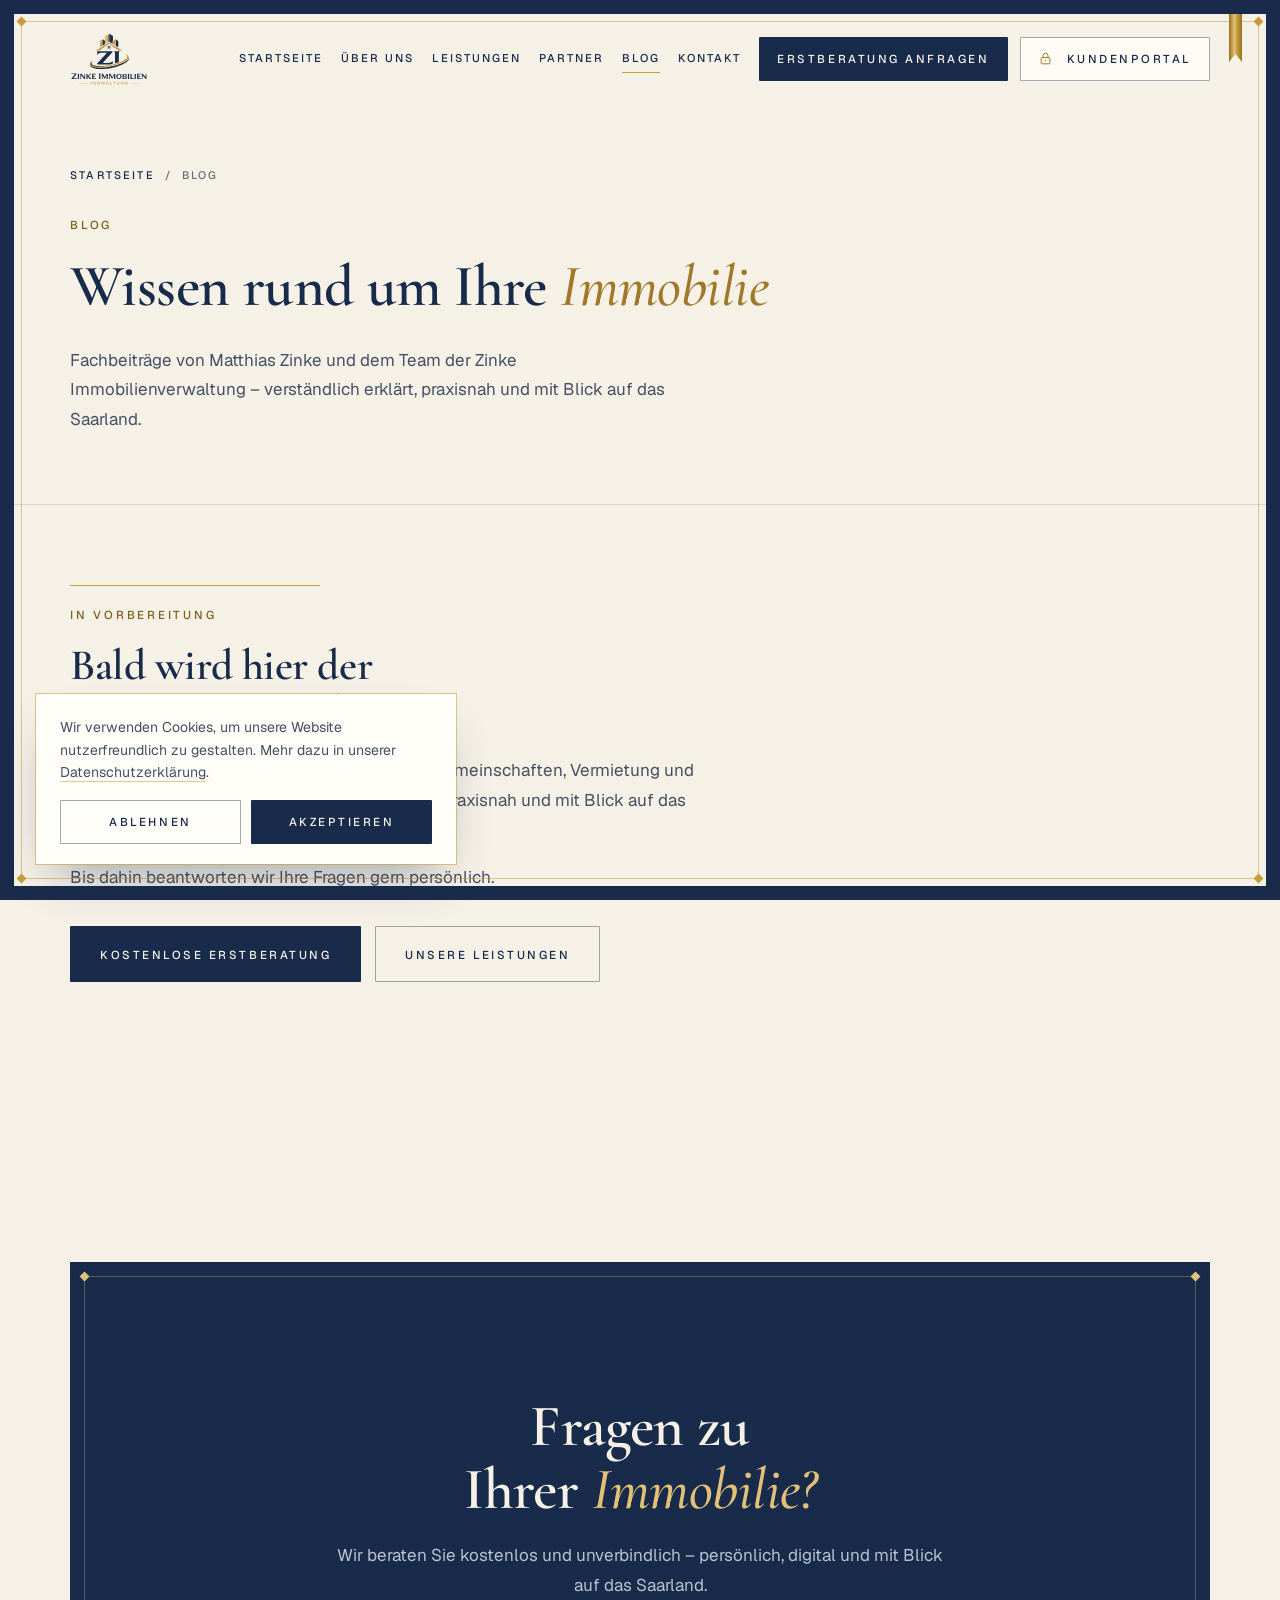
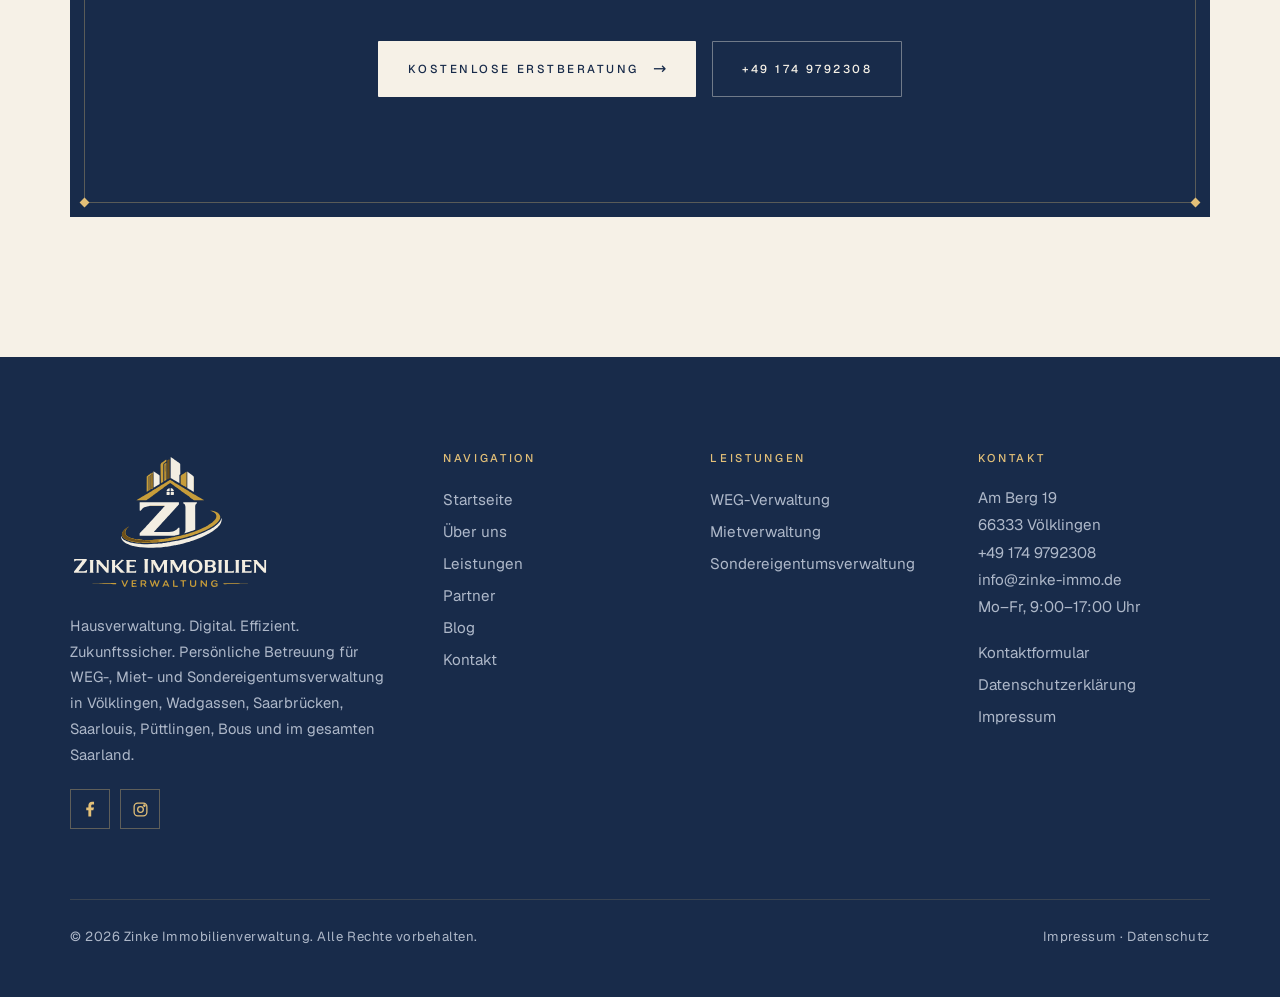
==== commit fefe3948: "Leistungen: voller Text aller drei Leistungen mit Sprungleiste; Blog-Menüpunkt mit Ankündigungsseite" ====
--- a/blog/index.html
+++ b/blog/index.html
@@ -4,21 +4,21 @@
 <meta charset="utf-8">
 <meta name="viewport" content="width=device-width, initial-scale=1">
 <title>Blog | Zinke Immobilienverwaltung Völklingen</title>
-<meta name="description" content="Fachbeiträge der Zinke Immobilienverwaltung aus Völklingen: Wissen zu WEG-Verwaltung, Vermietung und Eigentumswohnungen im Saarland.">
-<meta name="robots" content="noindex">
+<meta name="description" content="Der Blog der Zinke Immobilienverwaltung aus Völklingen: Fachbeiträge zu WEG-Verwaltung, Vermietung und Eigentumswohnungen im Saarland – in Vorbereitung.">
+<meta name="robots" content="noindex,follow">
 <link rel="canonical" href="https://zinke-immo.de/blog/">
 <meta property="og:type" content="website">
 <meta property="og:site_name" content="Zinke Immobilienverwaltung">
 <meta property="og:locale" content="de_DE">
 <meta property="og:title" content="Blog | Zinke Immobilienverwaltung Völklingen">
-<meta property="og:description" content="Fachbeiträge der Zinke Immobilienverwaltung aus Völklingen: Wissen zu WEG-Verwaltung, Vermietung und Eigentumswohnungen im Saarland.">
+<meta property="og:description" content="Der Blog der Zinke Immobilienverwaltung aus Völklingen: Fachbeiträge zu WEG-Verwaltung, Vermietung und Eigentumswohnungen im Saarland – in Vorbereitung.">
 <meta property="og:url" content="https://zinke-immo.de/blog/">
 <meta property="og:image" content="https://zinke-immo.de/assets/img/teilen.jpg">
 <meta property="og:image:width" content="1200">
 <meta property="og:image:height" content="630">
 <meta property="og:image:alt" content="Büro der Zinke Immobilienverwaltung in Völklingen">
 <meta name="twitter:card" content="summary_large_image">
-<script type="application/ld+json">{"@context":"https://schema.org","@graph":[{"@type":"RealEstateAgent","@id":"https://zinke-immo.de/#organisation","name":"Zinke Immobilienverwaltung","url":"https://zinke-immo.de/","logo":"https://zinke-immo.de/assets/img/logo.png","image":"https://zinke-immo.de/assets/img/teilen.jpg","telephone":"+49-174-9792308","email":"info@zinke-immo.de","priceRange":"Individuelles Angebot","address":{"@type":"PostalAddress","streetAddress":"Am Berg 19","postalCode":"66333","addressLocality":"Völklingen","addressRegion":"Saarland","addressCountry":"DE"},"geo":{"@type":"GeoCoordinates","latitude":49.2403326,"longitude":6.8629202},"areaServed":[{"@type":"City","name":"Völklingen"},{"@type":"City","name":"Wadgassen"},{"@type":"City","name":"Saarbrücken"},{"@type":"City","name":"Saarlouis"},{"@type":"City","name":"Bous"},{"@type":"State","name":"Saarland"}],"openingHoursSpecification":{"@type":"OpeningHoursSpecification","dayOfWeek":["Monday","Tuesday","Wednesday","Thursday","Friday"],"opens":"09:00","closes":"17:00"},"founder":{"@id":"https://zinke-immo.de/ueber-uns.html#matthias-zinke"},"sameAs":["https://www.facebook.com/share/14e6Dbp4mTi/","https://www.instagram.com/zinke_immobilienverwaltung"]},{"@type":"WebSite","@id":"https://zinke-immo.de/#website","url":"https://zinke-immo.de/","name":"Zinke Immobilienverwaltung","inLanguage":"de-DE","publisher":{"@id":"https://zinke-immo.de/#organisation"}},{"@type":"CollectionPage","@id":"https://zinke-immo.de/blog/#seite","url":"https://zinke-immo.de/blog/","name":"Blog | Zinke Immobilienverwaltung Völklingen","isPartOf":{"@id":"https://zinke-immo.de/#website"},"about":{"@id":"https://zinke-immo.de/#organisation"},"inLanguage":"de-DE","description":"Fachbeiträge der Zinke Immobilienverwaltung aus Völklingen: Wissen zu WEG-Verwaltung, Vermietung und Eigentumswohnungen im Saarland.","breadcrumb":{"@id":"https://zinke-immo.de/blog/#brotkrumen"}},{"@type":"BreadcrumbList","@id":"https://zinke-immo.de/blog/#brotkrumen","itemListElement":[{"@type":"ListItem","position":1,"name":"Startseite","item":"https://zinke-immo.de/"},{"@type":"ListItem","position":2,"name":"Blog","item":"https://zinke-immo.de/blog/"}]},{"@type":"Blog","@id":"https://zinke-immo.de/blog/#blog","url":"https://zinke-immo.de/blog/","name":"Blog der Zinke Immobilienverwaltung","publisher":{"@id":"https://zinke-immo.de/#organisation"},"inLanguage":"de-DE","blogPost":[]}]}</script>
+<script type="application/ld+json">{"@context":"https://schema.org","@graph":[{"@type":"RealEstateAgent","@id":"https://zinke-immo.de/#organisation","name":"Zinke Immobilienverwaltung","url":"https://zinke-immo.de/","logo":"https://zinke-immo.de/assets/img/logo.png","image":"https://zinke-immo.de/assets/img/teilen.jpg","telephone":"+49-174-9792308","email":"info@zinke-immo.de","priceRange":"Individuelles Angebot","address":{"@type":"PostalAddress","streetAddress":"Am Berg 19","postalCode":"66333","addressLocality":"Völklingen","addressRegion":"Saarland","addressCountry":"DE"},"geo":{"@type":"GeoCoordinates","latitude":49.2403326,"longitude":6.8629202},"areaServed":[{"@type":"City","name":"Völklingen"},{"@type":"City","name":"Wadgassen"},{"@type":"City","name":"Saarbrücken"},{"@type":"City","name":"Saarlouis"},{"@type":"City","name":"Püttlingen"},{"@type":"City","name":"Bous"},{"@type":"State","name":"Saarland"}],"openingHoursSpecification":{"@type":"OpeningHoursSpecification","dayOfWeek":["Monday","Tuesday","Wednesday","Thursday","Friday"],"opens":"09:00","closes":"17:00"},"founder":{"@id":"https://zinke-immo.de/ueber-uns.html#matthias-zinke"},"sameAs":["https://www.facebook.com/share/14e6Dbp4mTi/","https://www.instagram.com/zinke_immobilienverwaltung"]},{"@type":"WebSite","@id":"https://zinke-immo.de/#website","url":"https://zinke-immo.de/","name":"Zinke Immobilienverwaltung","inLanguage":"de-DE","publisher":{"@id":"https://zinke-immo.de/#organisation"}},{"@type":"CollectionPage","@id":"https://zinke-immo.de/blog/#seite","url":"https://zinke-immo.de/blog/","name":"Blog | Zinke Immobilienverwaltung Völklingen","isPartOf":{"@id":"https://zinke-immo.de/#website"},"about":{"@id":"https://zinke-immo.de/#organisation"},"inLanguage":"de-DE","description":"Der Blog der Zinke Immobilienverwaltung aus Völklingen: Fachbeiträge zu WEG-Verwaltung, Vermietung und Eigentumswohnungen im Saarland – in Vorbereitung.","breadcrumb":{"@id":"https://zinke-immo.de/blog/#brotkrumen"}},{"@type":"BreadcrumbList","@id":"https://zinke-immo.de/blog/#brotkrumen","itemListElement":[{"@type":"ListItem","position":1,"name":"Startseite","item":"https://zinke-immo.de/"},{"@type":"ListItem","position":2,"name":"Blog","item":"https://zinke-immo.de/blog/"}]}]}</script>
 <meta name="theme-color" content="#182B4A">
 <link rel="icon" href="../assets/img/emblem.svg" type="image/svg+xml">
 <link rel="preload" href="../assets/fonts/CormorantGaramond-500i.woff2" as="font" type="font/woff2" crossorigin>
@@ -27,7 +27,7 @@
 <link rel="stylesheet" href="../assets/site.css">
 
 </head>
-<body data-entwurf="1">
+<body>
 <a class="skip-link" href="#inhalt">Zum Inhalt springen</a>
 
 <div class="frame" aria-hidden="true"><i class="d1"></i><i class="d2"></i><i class="d3"></i><i class="d4"></i></div>
@@ -59,16 +59,21 @@
 
 <section class="sec" style="padding-top:80px">
   <div class="wrap">
-    <div class="kat" hidden role="group" aria-label="Beiträge nach Thema filtern"><button type="button" aria-pressed="true" data-kat="">Alle Themen</button><button type="button" aria-pressed="false" data-kat="hausverwaltung">Hausverwaltung</button><button type="button" aria-pressed="false" data-kat="weg">Eigentümergemeinschaft</button></div>
-    <ul class="posts"><li class="rv" data-kat="hausverwaltung"><div class="meta"><span>Hausverwaltung</span><span>31. Oktober 2026</span><span>3 Min. Lesezeit</span><span class="entwurf">Entwurf</span></div><div><h2><a href="../blog/welche-hausverwaltung-brauche-ich.html">WEG-, Miet- oder Sonder&shy;eigentums&shy;verwaltung: Welche Verwaltung brauche ich?</a></h2><p>Eigentümergemeinschaft, Mietshaus oder vermietete Eigentumswohnung – je nach Immobilie brauchen Sie eine andere Art von Verwaltung. Ein Überblick mit Entscheidungshilfe.</p><a class="link-u" href="../blog/welche-hausverwaltung-brauche-ich.html">Weiterlesen <span class="ar">→</span></a></div></li><li class="rv" data-kat="weg"><div class="meta"><span>Eigentümergemeinschaft</span><span>31. Oktober 2026</span><span>3 Min. Lesezeit</span><span class="entwurf">Entwurf</span></div><div><h2><a href="../blog/weg-verwalter-wechseln.html">WEG-Verwalter wechseln: So gelingt der Wechsel Schritt für Schritt</a></h2><p>Abrechnungen kommen zu spät, Beschlüsse bleiben liegen, niemand ist erreichbar? Dann ist es Zeit für einen Wechsel. So läuft er ab – vom Beschluss bis zur Übergabe.</p><a class="link-u" href="../blog/weg-verwalter-wechseln.html">Weiterlesen <span class="ar">→</span></a></div></li></ul>
+    <div class="blog-leer rv">
+      <p class="lab lab-line">In Vorbereitung</p>
+      <h2>Bald wird hier der <em class="it">erste Beitrag</em> erscheinen</h2>
+      <p>Wir bereiten Fachbeiträge rund um Eigentümergemeinschaften, Vermietung und Eigentumswohnungen vor: verständlich erklärt, praxisnah und mit Blick auf das Saarland. Schauen Sie gern bald wieder vorbei.</p>
+      <p>Bis dahin beantworten wir Ihre Fragen gern persönlich.</p>
+      <div class="cta"><a class="btn btn-p" href="../kontakt.html#kontakt-form">Kostenlose Erstberatung</a><a class="btn btn-s" href="../leistungen.html">Unsere Leistungen</a></div>
+    </div>
   </div>
 </section>
 
 <section class="final">
   <div class="wrap">
     <div class="panel rv"><i class="k k1"></i><i class="k k2"></i><i class="k k3"></i><i class="k k4"></i>
-      <h2>Ihre Frage war nicht <em class="it">dabei?</em></h2>
-      <p>Schreiben Sie uns oder rufen Sie an – wir beraten Sie kostenlos und unverbindlich.</p>
+      <h2>Fragen zu Ihrer <em class="it">Immobilie?</em></h2>
+      <p>Wir beraten Sie kostenlos und unverbindlich – persönlich, digital und mit Blick auf das Saarland.</p>
       <div class="row"><a class="btn btn-c" href="../kontakt.html#kontakt-form">Kostenlose Erstberatung <span class="ar">→</span></a><a class="btn btn-o" href="tel:+491749792308">+49 174 9792308</a></div>
     </div>
   </div>
@@ -78,7 +83,7 @@
   <div class="wrap foot">
     <div class="f-brand">
       <img class="f-logo" src="../assets/img/logo-hell.svg" alt="Zinke Immobilien Verwaltung" width="200" height="138" loading="lazy">
-      <p>Hausverwaltung. Digital. Effizient. Zukunftssicher. Persönliche Betreuung für WEG-, Miet- und Sondereigentumsverwaltung in Völklingen, Wadgassen, Saarbrücken, Saarlouis, Bous und im gesamten Saarland.</p>
+      <p>Hausverwaltung. Digital. Effizient. Zukunftssicher. Persönliche Betreuung für WEG-, Miet- und Sondereigentumsverwaltung in Völklingen, Wadgassen, Saarbrücken, Saarlouis, Püttlingen, Bous und im gesamten Saarland.</p>
       <div class="social"><a href="https://www.facebook.com/share/14e6Dbp4mTi/" target="_blank" rel="noopener" aria-label="Facebook"><svg viewBox="0 0 24 24" fill="currentColor" aria-hidden="true"><path d="M13 22v-9h3l1-4h-4V7c0-1.1.4-2 2-2h2V1.2C16.6 1 15.3 1 14.2 1 11.2 1 9 2.9 9 6.4V9H6v4h3v9h4z"/></svg></a><a href="https://www.instagram.com/zinke_immobilienverwaltung?igsh=eHhsZ20zb2loZHpu" target="_blank" rel="noopener" aria-label="Instagram"><svg viewBox="0 0 24 24" fill="none" stroke="currentColor" stroke-width="1.8" aria-hidden="true"><rect x="3" y="3" width="18" height="18" rx="5"/><circle cx="12" cy="12" r="4"/><circle cx="17.5" cy="6.5" r="1" fill="currentColor"/></svg></a></div>
     </div>
     <div><h4>Navigation</h4><ul><li><a href="../index.html">Startseite</a></li><li><a href="../ueber-uns.html">Über uns</a></li><li><a href="../leistungen.html">Leistungen</a></li><li><a href="../partner.html">Partner</a></li><li><a href="../blog/">Blog</a></li><li><a href="../kontakt.html">Kontakt</a></li></ul></div>
--- a/assets/site.css
+++ b/assets/site.css
@@ -789,3 +789,64 @@
   .post td:first-child::before{display:none}
 }
 .ph--post .crumbs{flex-wrap:wrap;row-gap:6px}
+
+/* Leistungsseiten mit gelieferten Texten (leistungstext.py): Fließtext in der Textspalte */
+.head--t h2{font-size:clamp(2rem,3.3vw,2.9rem);max-width:26ch}
+.head--t .prose{margin-top:34px;max-width:70ch}
+.head--t .prose p{margin:0 0 1.15em;max-width:none}
+.head--t .prose h3{margin:54px 0 14px;padding-top:34px;border-top:1px solid var(--rule);font-size:clamp(1.55rem,2.2vw,1.95rem)}
+.head--t .prose h3:first-of-type{margin-top:46px}
+.head--t .prose ul{columns:2;column-gap:44px;margin:0 0 1.5em}
+.head--t .prose ul li{break-inside:avoid}
+.lv .prose{min-width:0}
+.faq .a p{margin:0 0 .8em}
+.faq .a p:last-child{margin-bottom:0}
+.final .panel--t h2{max-width:20ch;font-size:clamp(2rem,4.2vw,3.4rem)}
+.final .panel p.fq{font:italic 500 clamp(1.3rem,2vw,1.6rem)/1.4 var(--serif);color:var(--gold-l,#E3C887);margin:0 auto 22px;max-width:44ch}
+.final .panel--t .btn{white-space:normal;height:auto;min-height:52px;padding-top:14px;padding-bottom:14px;text-align:center}
+.final .panel p+p{margin-top:14px}
+.final .panel .sig{margin:34px auto 0;font:500 .7rem/1.8 var(--sans);letter-spacing:.2em;text-transform:uppercase;color:var(--muted)}
+@media (max-width:1000px){.head--t .prose ul{columns:1}}
+.final .panel .sig{color:rgba(246,241,231,.62)}
+.final .panel--t .btn{line-height:1.6}
+/* Lange Knopftexte in der Kopfzeile der Leistungsseiten umbrechen statt abschneiden */
+.ph .cta .btn{white-space:normal;height:auto;min-height:52px;padding-top:14px;padding-bottom:14px;line-height:1.55;text-align:center}
+.ph .crumbs{flex-wrap:wrap;row-gap:6px;min-width:0}
+.ph .crumbs span:last-child{overflow-wrap:anywhere;min-width:0}
+
+/* ---------- Seite „Leistungen“: Auswahl (drei große Felder), Sprungleiste, Abschnitte ---------- */
+.ls-tabs{padding:0 0 30px;margin-top:-30px;position:relative;z-index:2}
+.ls-hinweis{margin:0 0 22px;font:600 .74rem/1.6 var(--sans);letter-spacing:.24em;text-transform:uppercase;color:var(--gold-t);text-align:center}
+.ls-grid{display:grid;grid-template-columns:repeat(3,minmax(0,1fr));gap:22px}
+.ls-tab{position:relative;display:grid;grid-template-columns:auto minmax(0,1fr);column-gap:18px;row-gap:6px;align-items:baseline;padding:30px 34px 32px;background:var(--navy);color:var(--paper);box-shadow:0 20px 40px -26px rgba(18,33,58,.7);border-bottom:3px solid var(--gold);transition:transform .35s var(--ease),background .35s,box-shadow .35s}
+.ls-tab:hover,.ls-tab:focus-visible{background:var(--navy-l);transform:translateY(-4px);box-shadow:0 28px 46px -24px rgba(18,33,58,.8)}
+.ls-tab i{grid-row:1 / span 2;font:italic 500 2.6rem/1 var(--serif);color:var(--gold-l)}
+.ls-tab b{font:600 clamp(1.45rem,2vw,1.85rem)/1.15 var(--serif);color:#fff;overflow-wrap:anywhere}
+.ls-tab span{font:500 .72rem/1.5 var(--sans);letter-spacing:.16em;text-transform:uppercase;color:rgba(246,241,231,.72)}
+.ls-tab em{position:absolute;right:24px;top:22px;font:normal 1.3rem/1 var(--sans);color:var(--gold-l);transition:transform .35s var(--ease)}
+.ls-tab:hover em{transform:translateY(5px)}
+.ls-sec{scroll-margin-top:100px}
+.ls-sec>.ph{padding-top:110px}
+.ls-sec .ph h2.ls-title{font-size:clamp(2.4rem,4vw,3.5rem);line-height:1.06}
+.ls-sec+.ls-sec{border-top:1px solid var(--rule-g,var(--rule))}
+#weg,#miete,#sev{scroll-margin-top:96px}
+.ls-bar{position:fixed;z-index:230;left:var(--f);right:var(--f);top:calc(var(--f) + 90px);background:rgba(246,241,231,.96);-webkit-backdrop-filter:blur(14px);backdrop-filter:blur(14px);box-shadow:0 1px 0 var(--rule),0 12px 24px -20px rgba(18,33,58,.5);transform:translateY(-130%);opacity:0;visibility:hidden;transition:transform .45s var(--ease),opacity .3s,visibility .45s}
+.ls-bar.on{transform:none;opacity:1;visibility:visible}
+.ls-bar .wrap{width:min(1180px,100% - 112px);display:flex;align-items:center;gap:10px 14px;padding:10px 0;flex-wrap:wrap}
+.ls-bar span{font:600 .66rem/1 var(--sans);letter-spacing:.22em;text-transform:uppercase;color:var(--gold-t);margin-right:6px}
+.ls-bar a{padding:10px 20px;background:var(--navy);color:#fff;font:600 .72rem/1.2 var(--sans);letter-spacing:.14em;text-transform:uppercase;border-bottom:2px solid var(--gold);transition:background .3s,color .3s}
+.ls-bar a:hover{background:var(--navy-l)}
+.ls-bar a.aktiv{background:var(--gold);color:var(--navy-d)}
+@media (max-width:1000px){
+  .ls-tabs{margin-top:-10px}
+  .ls-grid{grid-template-columns:minmax(0,1fr);gap:14px}
+  .ls-tab{padding:22px 24px 24px}
+  .ls-tab i{font-size:2.1rem}
+  .ls-bar{display:none}
+  .ls-sec>.ph{padding-top:80px}
+}
+/* Blog ohne Beiträge */
+.blog-leer{max-width:720px}
+.blog-leer h2{font-size:clamp(2rem,3.4vw,3rem);max-width:20ch;margin:18px 0 22px}
+.blog-leer p{margin:0 0 1em;max-width:60ch}
+.blog-leer .cta{display:flex;gap:14px;flex-wrap:wrap;margin-top:34px}
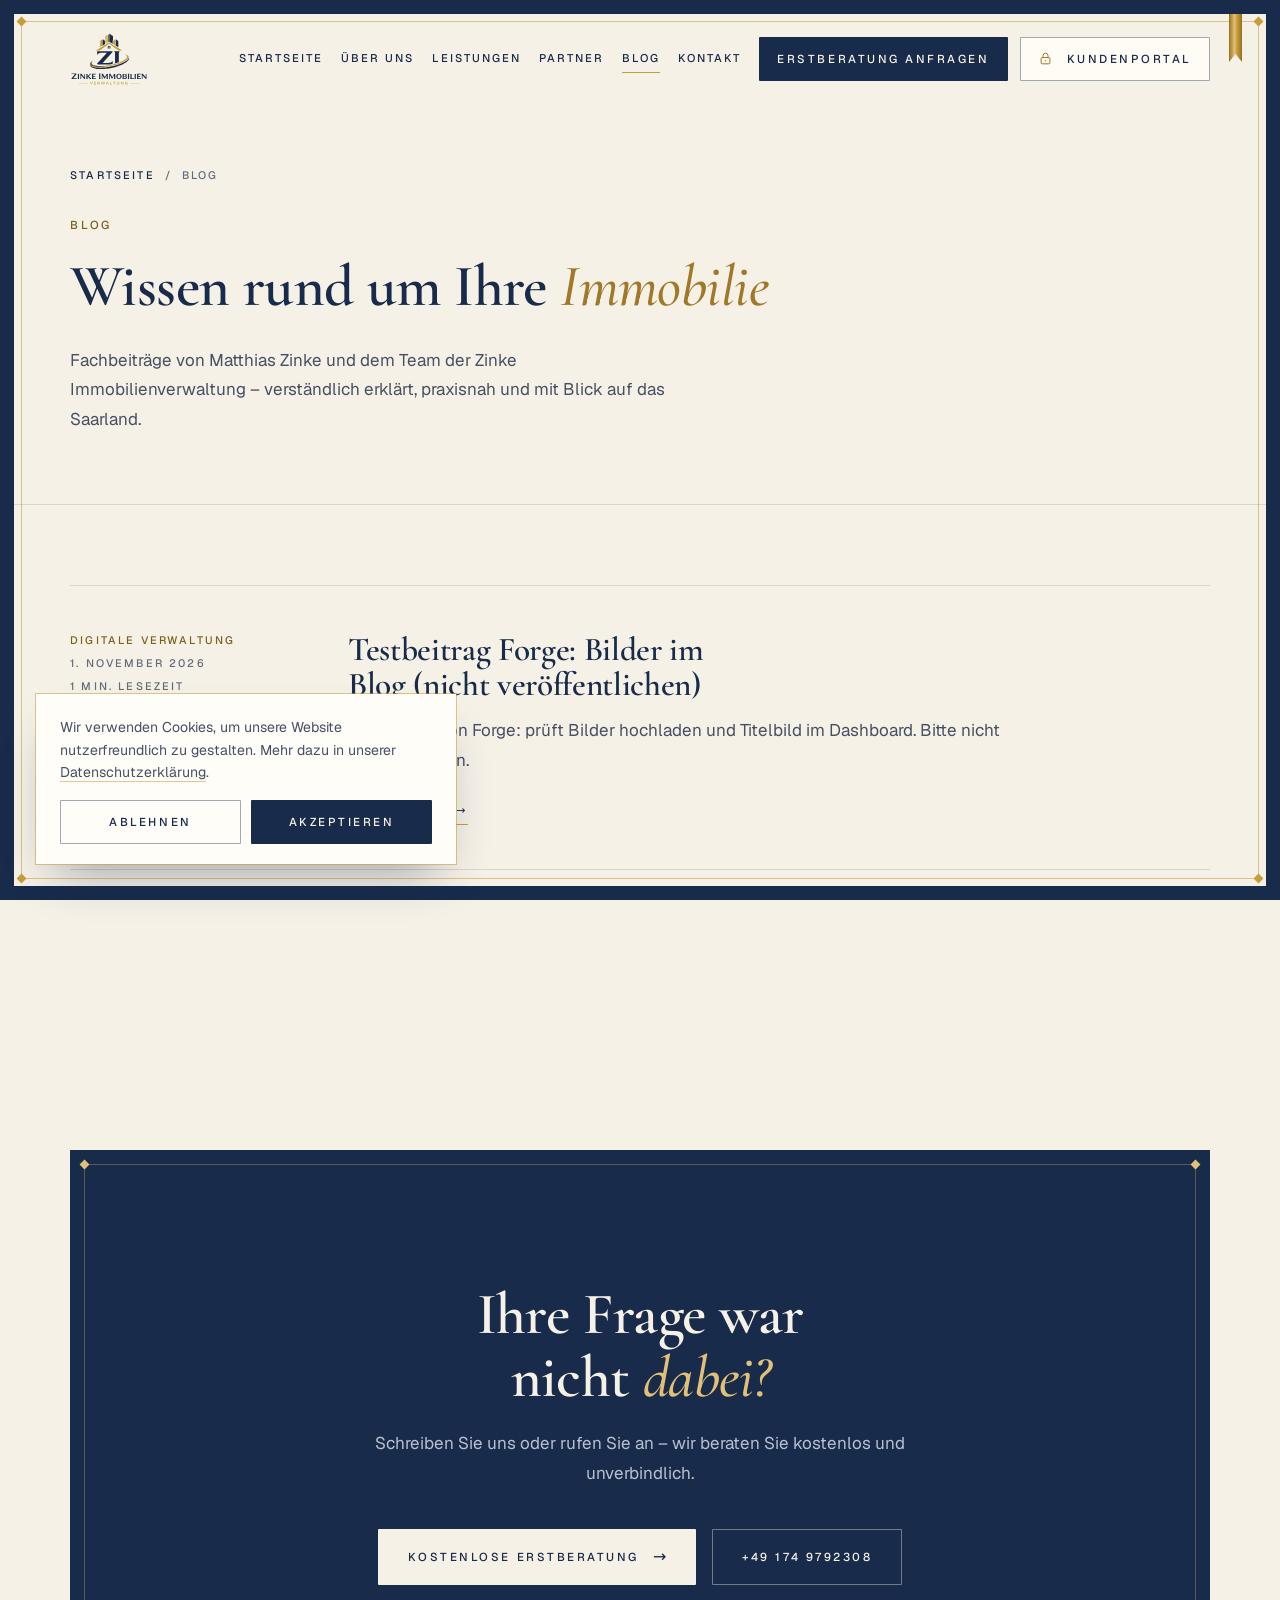
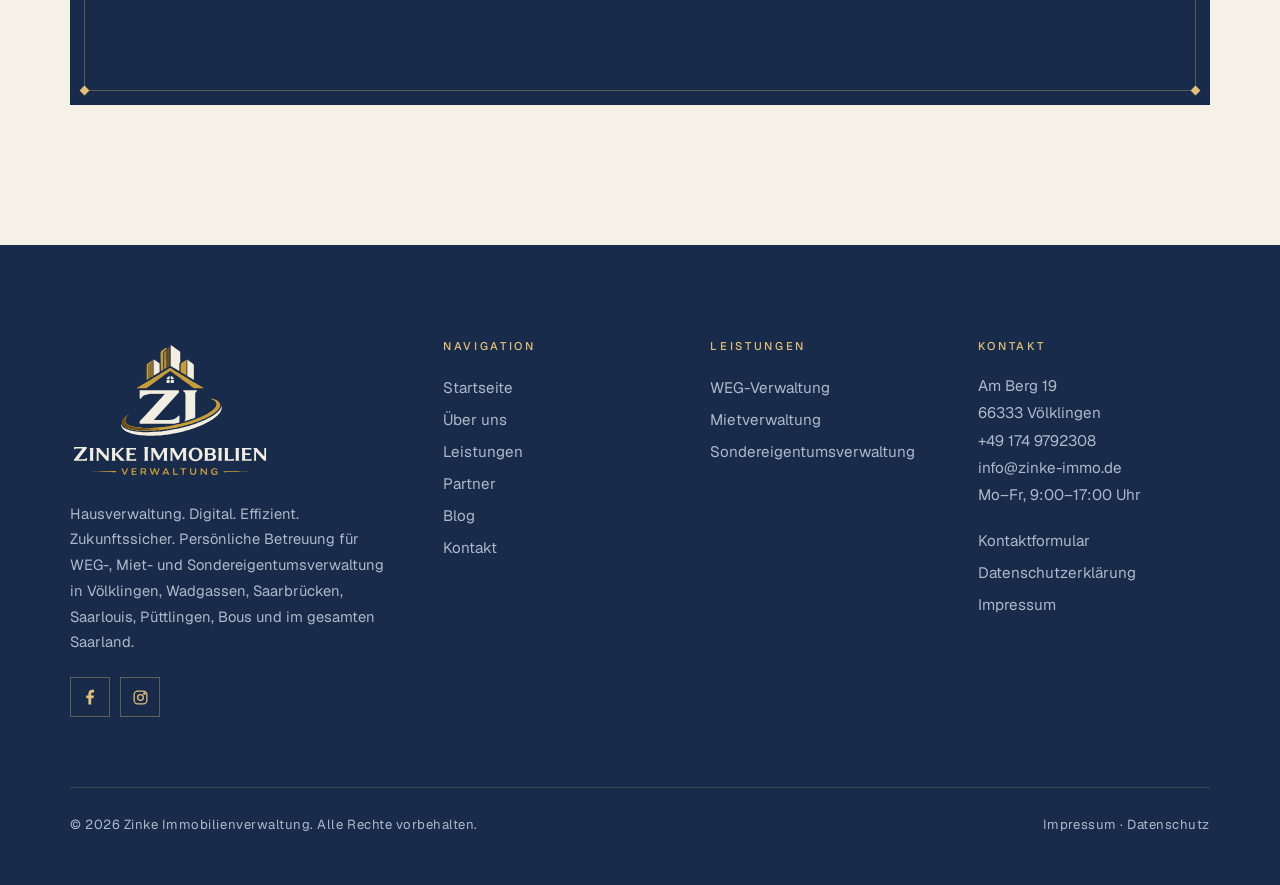
==== commit e20a34b6: "Blog über das Dashboard (Forge Live-Test): Testseite" ====
--- a/blog/index.html
+++ b/blog/index.html
@@ -4,21 +4,21 @@
 <meta charset="utf-8">
 <meta name="viewport" content="width=device-width, initial-scale=1">
 <title>Blog | Zinke Immobilienverwaltung Völklingen</title>
-<meta name="description" content="Der Blog der Zinke Immobilienverwaltung aus Völklingen: Fachbeiträge zu WEG-Verwaltung, Vermietung und Eigentumswohnungen im Saarland – in Vorbereitung.">
-<meta name="robots" content="noindex,follow">
+<meta name="description" content="Fachbeiträge der Zinke Immobilienverwaltung aus Völklingen: Wissen zu WEG-Verwaltung, Vermietung und Eigentumswohnungen im Saarland.">
+<meta name="robots" content="noindex">
 <link rel="canonical" href="https://zinke-immo.de/blog/">
 <meta property="og:type" content="website">
 <meta property="og:site_name" content="Zinke Immobilienverwaltung">
 <meta property="og:locale" content="de_DE">
 <meta property="og:title" content="Blog | Zinke Immobilienverwaltung Völklingen">
-<meta property="og:description" content="Der Blog der Zinke Immobilienverwaltung aus Völklingen: Fachbeiträge zu WEG-Verwaltung, Vermietung und Eigentumswohnungen im Saarland – in Vorbereitung.">
+<meta property="og:description" content="Fachbeiträge der Zinke Immobilienverwaltung aus Völklingen: Wissen zu WEG-Verwaltung, Vermietung und Eigentumswohnungen im Saarland.">
 <meta property="og:url" content="https://zinke-immo.de/blog/">
 <meta property="og:image" content="https://zinke-immo.de/assets/img/teilen.jpg">
 <meta property="og:image:width" content="1200">
 <meta property="og:image:height" content="630">
 <meta property="og:image:alt" content="Büro der Zinke Immobilienverwaltung in Völklingen">
 <meta name="twitter:card" content="summary_large_image">
-<script type="application/ld+json">{"@context":"https://schema.org","@graph":[{"@type":"RealEstateAgent","@id":"https://zinke-immo.de/#organisation","name":"Zinke Immobilienverwaltung","url":"https://zinke-immo.de/","logo":"https://zinke-immo.de/assets/img/logo.png","image":"https://zinke-immo.de/assets/img/teilen.jpg","telephone":"+49-174-9792308","email":"info@zinke-immo.de","priceRange":"Individuelles Angebot","address":{"@type":"PostalAddress","streetAddress":"Am Berg 19","postalCode":"66333","addressLocality":"Völklingen","addressRegion":"Saarland","addressCountry":"DE"},"geo":{"@type":"GeoCoordinates","latitude":49.2403326,"longitude":6.8629202},"areaServed":[{"@type":"City","name":"Völklingen"},{"@type":"City","name":"Wadgassen"},{"@type":"City","name":"Saarbrücken"},{"@type":"City","name":"Saarlouis"},{"@type":"City","name":"Püttlingen"},{"@type":"City","name":"Bous"},{"@type":"State","name":"Saarland"}],"openingHoursSpecification":{"@type":"OpeningHoursSpecification","dayOfWeek":["Monday","Tuesday","Wednesday","Thursday","Friday"],"opens":"09:00","closes":"17:00"},"founder":{"@id":"https://zinke-immo.de/ueber-uns.html#matthias-zinke"},"sameAs":["https://www.facebook.com/share/14e6Dbp4mTi/","https://www.instagram.com/zinke_immobilienverwaltung"]},{"@type":"WebSite","@id":"https://zinke-immo.de/#website","url":"https://zinke-immo.de/","name":"Zinke Immobilienverwaltung","inLanguage":"de-DE","publisher":{"@id":"https://zinke-immo.de/#organisation"}},{"@type":"CollectionPage","@id":"https://zinke-immo.de/blog/#seite","url":"https://zinke-immo.de/blog/","name":"Blog | Zinke Immobilienverwaltung Völklingen","isPartOf":{"@id":"https://zinke-immo.de/#website"},"about":{"@id":"https://zinke-immo.de/#organisation"},"inLanguage":"de-DE","description":"Der Blog der Zinke Immobilienverwaltung aus Völklingen: Fachbeiträge zu WEG-Verwaltung, Vermietung und Eigentumswohnungen im Saarland – in Vorbereitung.","breadcrumb":{"@id":"https://zinke-immo.de/blog/#brotkrumen"}},{"@type":"BreadcrumbList","@id":"https://zinke-immo.de/blog/#brotkrumen","itemListElement":[{"@type":"ListItem","position":1,"name":"Startseite","item":"https://zinke-immo.de/"},{"@type":"ListItem","position":2,"name":"Blog","item":"https://zinke-immo.de/blog/"}]}]}</script>
+<script type="application/ld+json">{"@context":"https://schema.org","@graph":[{"@type":"RealEstateAgent","@id":"https://zinke-immo.de/#organisation","name":"Zinke Immobilienverwaltung","url":"https://zinke-immo.de/","logo":"https://zinke-immo.de/assets/img/logo.png","image":"https://zinke-immo.de/assets/img/teilen.jpg","telephone":"+49-174-9792308","email":"info@zinke-immo.de","priceRange":"Individuelles Angebot","address":{"@type":"PostalAddress","streetAddress":"Am Berg 19","postalCode":"66333","addressLocality":"Völklingen","addressRegion":"Saarland","addressCountry":"DE"},"geo":{"@type":"GeoCoordinates","latitude":49.2403326,"longitude":6.8629202},"areaServed":[{"@type":"City","name":"Völklingen"},{"@type":"City","name":"Wadgassen"},{"@type":"City","name":"Saarbrücken"},{"@type":"City","name":"Saarlouis"},{"@type":"City","name":"Püttlingen"},{"@type":"City","name":"Bous"},{"@type":"State","name":"Saarland"}],"openingHoursSpecification":{"@type":"OpeningHoursSpecification","dayOfWeek":["Monday","Tuesday","Wednesday","Thursday","Friday"],"opens":"09:00","closes":"17:00"},"founder":{"@id":"https://zinke-immo.de/ueber-uns.html#matthias-zinke"},"sameAs":["https://www.facebook.com/share/14e6Dbp4mTi/","https://www.instagram.com/zinke_immobilienverwaltung"]},{"@type":"WebSite","@id":"https://zinke-immo.de/#website","url":"https://zinke-immo.de/","name":"Zinke Immobilienverwaltung","inLanguage":"de-DE","publisher":{"@id":"https://zinke-immo.de/#organisation"}},{"@type":"CollectionPage","@id":"https://zinke-immo.de/blog/#seite","url":"https://zinke-immo.de/blog/","name":"Blog | Zinke Immobilienverwaltung Völklingen","isPartOf":{"@id":"https://zinke-immo.de/#website"},"about":{"@id":"https://zinke-immo.de/#organisation"},"inLanguage":"de-DE","description":"Fachbeiträge der Zinke Immobilienverwaltung aus Völklingen: Wissen zu WEG-Verwaltung, Vermietung und Eigentumswohnungen im Saarland.","breadcrumb":{"@id":"https://zinke-immo.de/blog/#brotkrumen"}},{"@type":"BreadcrumbList","@id":"https://zinke-immo.de/blog/#brotkrumen","itemListElement":[{"@type":"ListItem","position":1,"name":"Startseite","item":"https://zinke-immo.de/"},{"@type":"ListItem","position":2,"name":"Blog","item":"https://zinke-immo.de/blog/"}]},{"@type":"Blog","@id":"https://zinke-immo.de/blog/#blog","url":"https://zinke-immo.de/blog/","name":"Blog der Zinke Immobilienverwaltung","publisher":{"@id":"https://zinke-immo.de/#organisation"},"inLanguage":"de-DE","blogPost":[]}]}</script>
 <meta name="theme-color" content="#182B4A">
 <link rel="icon" href="../assets/img/emblem.svg" type="image/svg+xml">
 <link rel="preload" href="../assets/fonts/CormorantGaramond-500i.woff2" as="font" type="font/woff2" crossorigin>
@@ -27,7 +27,7 @@
 <link rel="stylesheet" href="../assets/site.css">
 
 </head>
-<body>
+<body data-entwurf="1">
 <a class="skip-link" href="#inhalt">Zum Inhalt springen</a>
 
 <div class="frame" aria-hidden="true"><i class="d1"></i><i class="d2"></i><i class="d3"></i><i class="d4"></i></div>
@@ -59,21 +59,16 @@
 
 <section class="sec" style="padding-top:80px">
   <div class="wrap">
-    <div class="blog-leer rv">
-      <p class="lab lab-line">In Vorbereitung</p>
-      <h2>Bald wird hier der <em class="it">erste Beitrag</em> erscheinen</h2>
-      <p>Wir bereiten Fachbeiträge rund um Eigentümergemeinschaften, Vermietung und Eigentumswohnungen vor: verständlich erklärt, praxisnah und mit Blick auf das Saarland. Schauen Sie gern bald wieder vorbei.</p>
-      <p>Bis dahin beantworten wir Ihre Fragen gern persönlich.</p>
-      <div class="cta"><a class="btn btn-p" href="../kontakt.html#kontakt-form">Kostenlose Erstberatung</a><a class="btn btn-s" href="../leistungen.html">Unsere Leistungen</a></div>
-    </div>
+    
+    <ul class="posts"><li class="rv" data-kat="digital"><div class="meta"><span>Digitale Verwaltung</span><span>1. November 2026</span><span>1 Min. Lesezeit</span><span class="entwurf">Entwurf</span></div><div><h2><a href="../blog/testbeitrag-forge-bilder-im-blog-nicht-veroeffentlichen.html">Testbeitrag Forge: Bilder im Blog (nicht veröffentlichen)</a></h2><p>Testbeitrag von Forge: prüft Bilder hochladen und Titelbild im Dashboard. Bitte nicht veröffentlichen.</p><a class="link-u" href="../blog/testbeitrag-forge-bilder-im-blog-nicht-veroeffentlichen.html">Weiterlesen <span class="ar">→</span></a></div></li></ul>
   </div>
 </section>
 
 <section class="final">
   <div class="wrap">
     <div class="panel rv"><i class="k k1"></i><i class="k k2"></i><i class="k k3"></i><i class="k k4"></i>
-      <h2>Fragen zu Ihrer <em class="it">Immobilie?</em></h2>
-      <p>Wir beraten Sie kostenlos und unverbindlich – persönlich, digital und mit Blick auf das Saarland.</p>
+      <h2>Ihre Frage war nicht <em class="it">dabei?</em></h2>
+      <p>Schreiben Sie uns oder rufen Sie an – wir beraten Sie kostenlos und unverbindlich.</p>
       <div class="row"><a class="btn btn-c" href="../kontakt.html#kontakt-form">Kostenlose Erstberatung <span class="ar">→</span></a><a class="btn btn-o" href="tel:+491749792308">+49 174 9792308</a></div>
     </div>
   </div>
--- a/assets/site.css
+++ b/assets/site.css
@@ -850,3 +850,38 @@
 .blog-leer h2{font-size:clamp(2rem,3.4vw,3rem);max-width:20ch;margin:18px 0 22px}
 .blog-leer p{margin:0 0 1em;max-width:60ch}
 .blog-leer .cta{display:flex;gap:14px;flex-wrap:wrap;margin-top:34px}
+
+/* Leistungen: Abschnittsband als unübersehbare Überschrift + größere Auswahlfelder */
+.ls-band{background:var(--navy);color:var(--paper);border-top:3px solid var(--gold);border-bottom:3px solid var(--gold);margin-bottom:0}
+.ls-band .wrap{display:flex;align-items:center;gap:28px;padding:34px 0}
+.ls-band i{font:italic 500 clamp(3rem,6vw,5rem)/1 var(--serif);color:var(--gold-l)}
+.ls-band>.wrap>div{flex:1;min-width:0}
+.ls-band-t{margin:0;font:600 clamp(2rem,4.4vw,3.6rem)/1.08 var(--serif);color:#fff;overflow-wrap:anywhere}
+.ls-band-s{margin:10px 0 0;font:600 .76rem/1.4 var(--sans);letter-spacing:.24em;text-transform:uppercase;color:var(--gold-l)}
+.ls-band a{flex:none;padding:12px 20px;border:1px solid rgba(246,241,231,.4);color:var(--paper);font:600 .68rem/1 var(--sans);letter-spacing:.18em;text-transform:uppercase;transition:background .3s,color .3s}
+.ls-band a:hover{background:var(--gold);color:var(--navy-d);border-color:var(--gold)}
+.ls-sec{scroll-margin-top:92px}
+.ls-sec>.ph{padding-top:80px}
+.ph:has(+ .ls-tabs){padding-bottom:40px}
+.ls-tabs{margin-top:0;padding-bottom:50px}
+.ls-hinweis{font-size:.82rem;color:var(--navy)}
+.ls-hinweis::after{content:"";display:block;width:60px;height:2px;background:var(--gold);margin:14px auto 0}
+.ls-tab{padding:38px 36px 40px;border-bottom-width:5px}
+.ls-tab i{font-size:3.2rem}
+.ls-tab b{font-size:clamp(1.7rem,2.3vw,2.2rem)}
+.ls-tab span{font-size:.76rem}
+.ls-tab em{position:static;grid-column:2;margin-top:12px;justify-self:start;font:600 .7rem/1 var(--sans);letter-spacing:.2em;text-transform:uppercase;color:var(--navy-d);background:var(--gold);padding:10px 16px}
+.ls-tab em::before{content:"Zum Text "}
+.ls-bar a{padding:13px 24px;font-size:.8rem}
+@media (max-width:1000px){
+  .ls-band .wrap{padding:24px 0;gap:16px;flex-wrap:wrap}
+  .ls-band i{font-size:2.6rem}
+  .ls-band a{width:100%;text-align:center}
+  .ls-tab{padding:26px 24px 28px}
+  .ls-tab i{font-size:2.5rem}
+}
+#weg.ls-sec,#miete.ls-sec,#sev.ls-sec{scroll-margin-top:168px}
+.ph:has(+ .ls-tabs){padding-bottom:10px}
+.ls-tabs{padding-bottom:40px}
+.ls-tab{padding:30px 34px 32px}
+@media (max-width:1000px){#weg.ls-sec,#miete.ls-sec,#sev.ls-sec{scroll-margin-top:84px}}
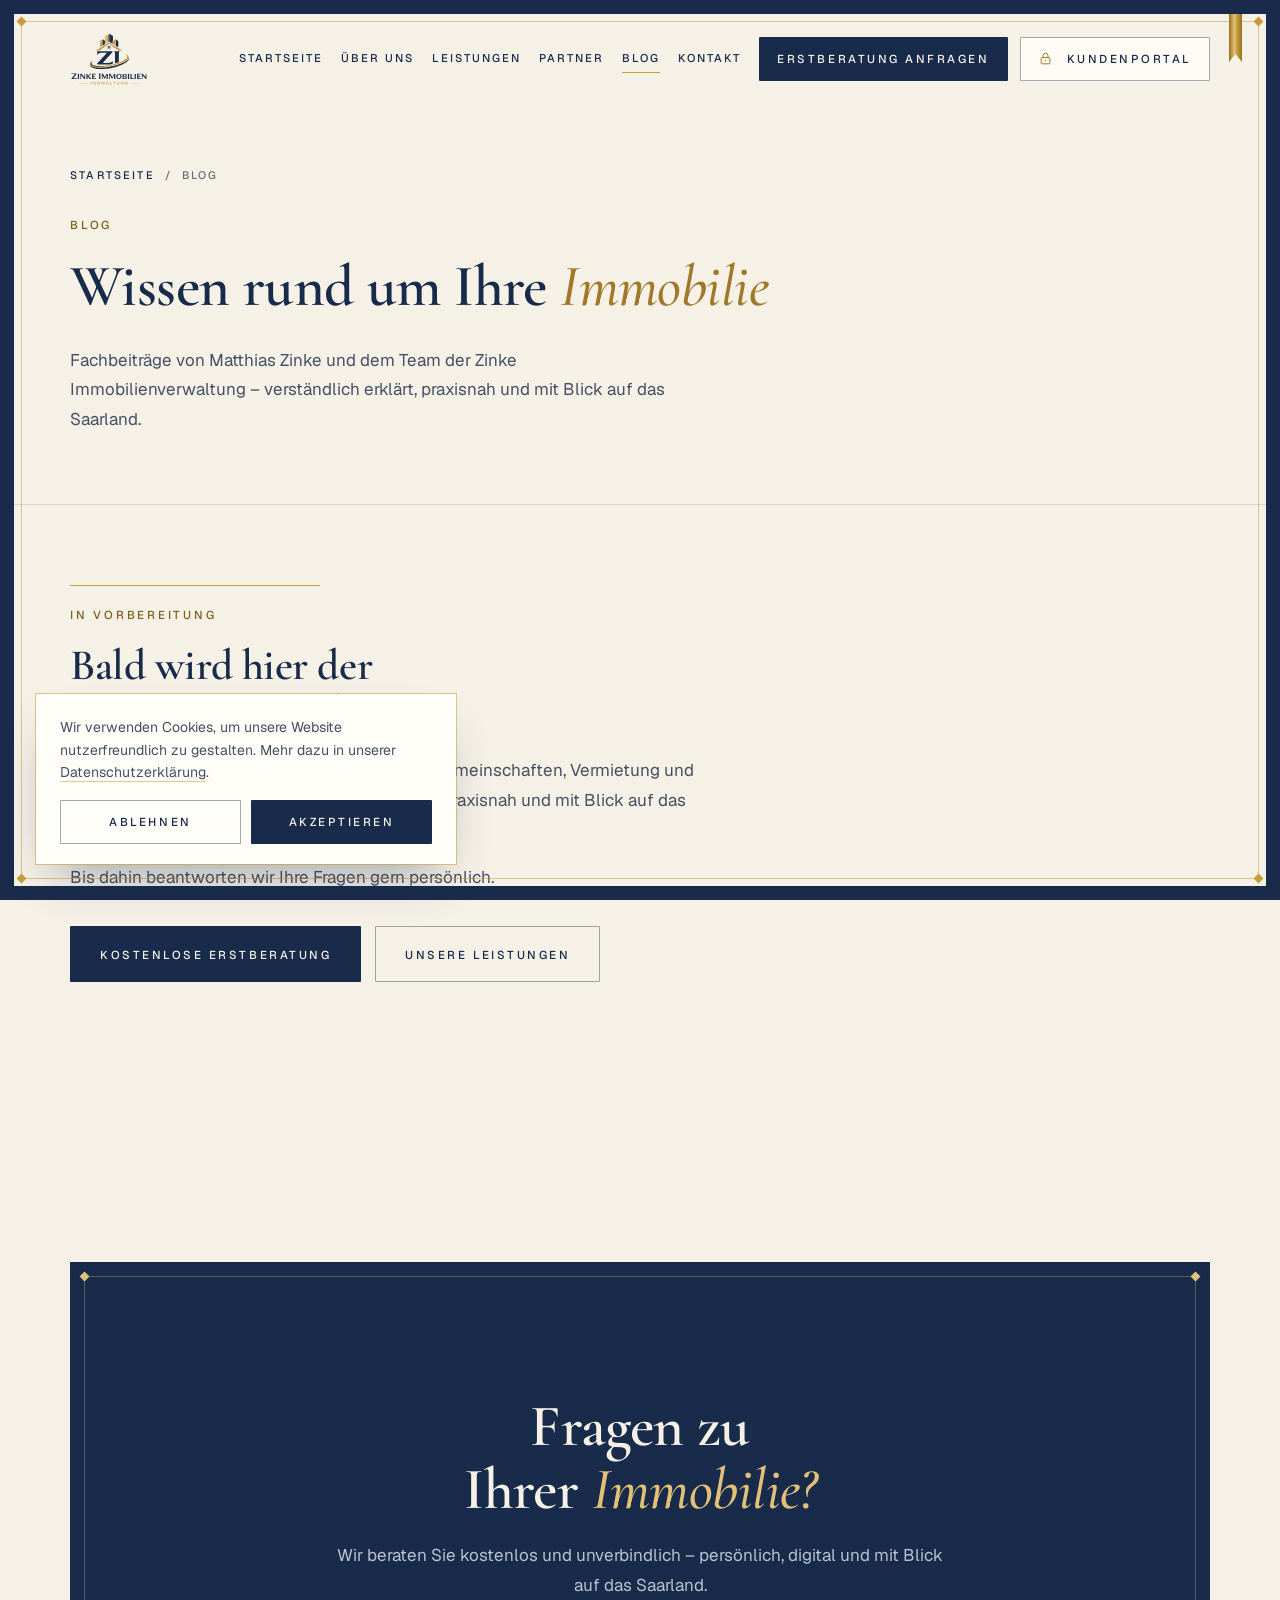
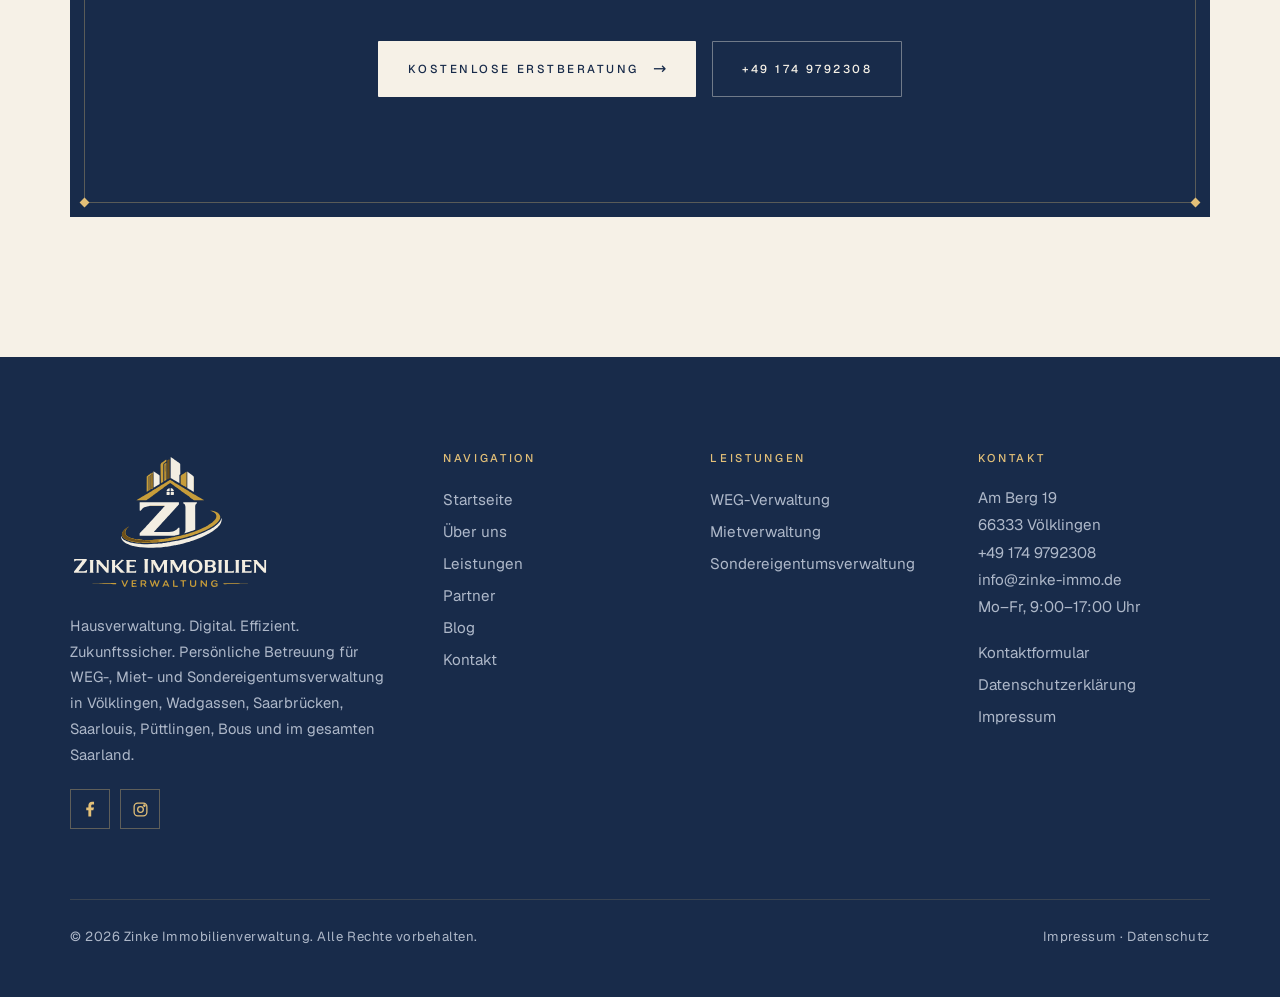
==== commit 992d9461: "Kontaktformular: Versand über Web3Forms statt FormSubmit (Ausfall 522)" ====
--- a/blog/index.html
+++ b/blog/index.html
@@ -4,21 +4,21 @@
 <meta charset="utf-8">
 <meta name="viewport" content="width=device-width, initial-scale=1">
 <title>Blog | Zinke Immobilienverwaltung Völklingen</title>
-<meta name="description" content="Fachbeiträge der Zinke Immobilienverwaltung aus Völklingen: Wissen zu WEG-Verwaltung, Vermietung und Eigentumswohnungen im Saarland.">
-<meta name="robots" content="noindex">
+<meta name="description" content="Der Blog der Zinke Immobilienverwaltung aus Völklingen: Fachbeiträge zu WEG-Verwaltung, Vermietung und Eigentumswohnungen im Saarland – in Vorbereitung.">
+<meta name="robots" content="noindex,follow">
 <link rel="canonical" href="https://zinke-immo.de/blog/">
 <meta property="og:type" content="website">
 <meta property="og:site_name" content="Zinke Immobilienverwaltung">
 <meta property="og:locale" content="de_DE">
 <meta property="og:title" content="Blog | Zinke Immobilienverwaltung Völklingen">
-<meta property="og:description" content="Fachbeiträge der Zinke Immobilienverwaltung aus Völklingen: Wissen zu WEG-Verwaltung, Vermietung und Eigentumswohnungen im Saarland.">
+<meta property="og:description" content="Der Blog der Zinke Immobilienverwaltung aus Völklingen: Fachbeiträge zu WEG-Verwaltung, Vermietung und Eigentumswohnungen im Saarland – in Vorbereitung.">
 <meta property="og:url" content="https://zinke-immo.de/blog/">
 <meta property="og:image" content="https://zinke-immo.de/assets/img/teilen.jpg">
 <meta property="og:image:width" content="1200">
 <meta property="og:image:height" content="630">
 <meta property="og:image:alt" content="Büro der Zinke Immobilienverwaltung in Völklingen">
 <meta name="twitter:card" content="summary_large_image">
-<script type="application/ld+json">{"@context":"https://schema.org","@graph":[{"@type":"RealEstateAgent","@id":"https://zinke-immo.de/#organisation","name":"Zinke Immobilienverwaltung","url":"https://zinke-immo.de/","logo":"https://zinke-immo.de/assets/img/logo.png","image":"https://zinke-immo.de/assets/img/teilen.jpg","telephone":"+49-174-9792308","email":"info@zinke-immo.de","priceRange":"Individuelles Angebot","address":{"@type":"PostalAddress","streetAddress":"Am Berg 19","postalCode":"66333","addressLocality":"Völklingen","addressRegion":"Saarland","addressCountry":"DE"},"geo":{"@type":"GeoCoordinates","latitude":49.2403326,"longitude":6.8629202},"areaServed":[{"@type":"City","name":"Völklingen"},{"@type":"City","name":"Wadgassen"},{"@type":"City","name":"Saarbrücken"},{"@type":"City","name":"Saarlouis"},{"@type":"City","name":"Püttlingen"},{"@type":"City","name":"Bous"},{"@type":"State","name":"Saarland"}],"openingHoursSpecification":{"@type":"OpeningHoursSpecification","dayOfWeek":["Monday","Tuesday","Wednesday","Thursday","Friday"],"opens":"09:00","closes":"17:00"},"founder":{"@id":"https://zinke-immo.de/ueber-uns.html#matthias-zinke"},"sameAs":["https://www.facebook.com/share/14e6Dbp4mTi/","https://www.instagram.com/zinke_immobilienverwaltung"]},{"@type":"WebSite","@id":"https://zinke-immo.de/#website","url":"https://zinke-immo.de/","name":"Zinke Immobilienverwaltung","inLanguage":"de-DE","publisher":{"@id":"https://zinke-immo.de/#organisation"}},{"@type":"CollectionPage","@id":"https://zinke-immo.de/blog/#seite","url":"https://zinke-immo.de/blog/","name":"Blog | Zinke Immobilienverwaltung Völklingen","isPartOf":{"@id":"https://zinke-immo.de/#website"},"about":{"@id":"https://zinke-immo.de/#organisation"},"inLanguage":"de-DE","description":"Fachbeiträge der Zinke Immobilienverwaltung aus Völklingen: Wissen zu WEG-Verwaltung, Vermietung und Eigentumswohnungen im Saarland.","breadcrumb":{"@id":"https://zinke-immo.de/blog/#brotkrumen"}},{"@type":"BreadcrumbList","@id":"https://zinke-immo.de/blog/#brotkrumen","itemListElement":[{"@type":"ListItem","position":1,"name":"Startseite","item":"https://zinke-immo.de/"},{"@type":"ListItem","position":2,"name":"Blog","item":"https://zinke-immo.de/blog/"}]},{"@type":"Blog","@id":"https://zinke-immo.de/blog/#blog","url":"https://zinke-immo.de/blog/","name":"Blog der Zinke Immobilienverwaltung","publisher":{"@id":"https://zinke-immo.de/#organisation"},"inLanguage":"de-DE","blogPost":[]}]}</script>
+<script type="application/ld+json">{"@context":"https://schema.org","@graph":[{"@type":"RealEstateAgent","@id":"https://zinke-immo.de/#organisation","name":"Zinke Immobilienverwaltung","url":"https://zinke-immo.de/","logo":"https://zinke-immo.de/assets/img/logo.png","image":"https://zinke-immo.de/assets/img/teilen.jpg","telephone":"+49-174-9792308","email":"info@zinke-immo.de","priceRange":"Individuelles Angebot","address":{"@type":"PostalAddress","streetAddress":"Am Berg 19","postalCode":"66333","addressLocality":"Völklingen","addressRegion":"Saarland","addressCountry":"DE"},"geo":{"@type":"GeoCoordinates","latitude":49.2403326,"longitude":6.8629202},"areaServed":[{"@type":"City","name":"Völklingen"},{"@type":"City","name":"Wadgassen"},{"@type":"City","name":"Saarbrücken"},{"@type":"City","name":"Saarlouis"},{"@type":"City","name":"Püttlingen"},{"@type":"City","name":"Bous"},{"@type":"State","name":"Saarland"}],"openingHoursSpecification":{"@type":"OpeningHoursSpecification","dayOfWeek":["Monday","Tuesday","Wednesday","Thursday","Friday"],"opens":"09:00","closes":"17:00"},"founder":{"@id":"https://zinke-immo.de/ueber-uns.html#matthias-zinke"},"sameAs":["https://www.facebook.com/share/14e6Dbp4mTi/","https://www.instagram.com/zinke_immobilienverwaltung"]},{"@type":"WebSite","@id":"https://zinke-immo.de/#website","url":"https://zinke-immo.de/","name":"Zinke Immobilienverwaltung","inLanguage":"de-DE","publisher":{"@id":"https://zinke-immo.de/#organisation"}},{"@type":"CollectionPage","@id":"https://zinke-immo.de/blog/#seite","url":"https://zinke-immo.de/blog/","name":"Blog | Zinke Immobilienverwaltung Völklingen","isPartOf":{"@id":"https://zinke-immo.de/#website"},"about":{"@id":"https://zinke-immo.de/#organisation"},"inLanguage":"de-DE","description":"Der Blog der Zinke Immobilienverwaltung aus Völklingen: Fachbeiträge zu WEG-Verwaltung, Vermietung und Eigentumswohnungen im Saarland – in Vorbereitung.","breadcrumb":{"@id":"https://zinke-immo.de/blog/#brotkrumen"}},{"@type":"BreadcrumbList","@id":"https://zinke-immo.de/blog/#brotkrumen","itemListElement":[{"@type":"ListItem","position":1,"name":"Startseite","item":"https://zinke-immo.de/"},{"@type":"ListItem","position":2,"name":"Blog","item":"https://zinke-immo.de/blog/"}]}]}</script>
 <meta name="theme-color" content="#182B4A">
 <link rel="icon" href="../assets/img/emblem.svg" type="image/svg+xml">
 <link rel="preload" href="../assets/fonts/CormorantGaramond-500i.woff2" as="font" type="font/woff2" crossorigin>
@@ -27,7 +27,7 @@
 <link rel="stylesheet" href="../assets/site.css">
 
 </head>
-<body data-entwurf="1">
+<body>
 <a class="skip-link" href="#inhalt">Zum Inhalt springen</a>
 
 <div class="frame" aria-hidden="true"><i class="d1"></i><i class="d2"></i><i class="d3"></i><i class="d4"></i></div>
@@ -59,16 +59,21 @@
 
 <section class="sec" style="padding-top:80px">
   <div class="wrap">
-    
-    <ul class="posts"><li class="rv" data-kat="digital"><div class="meta"><span>Digitale Verwaltung</span><span>1. November 2026</span><span>1 Min. Lesezeit</span><span class="entwurf">Entwurf</span></div><div><h2><a href="../blog/testbeitrag-forge-bilder-im-blog-nicht-veroeffentlichen.html">Testbeitrag Forge: Bilder im Blog (nicht veröffentlichen)</a></h2><p>Testbeitrag von Forge: prüft Bilder hochladen und Titelbild im Dashboard. Bitte nicht veröffentlichen.</p><a class="link-u" href="../blog/testbeitrag-forge-bilder-im-blog-nicht-veroeffentlichen.html">Weiterlesen <span class="ar">→</span></a></div></li></ul>
+    <div class="blog-leer rv">
+      <p class="lab lab-line">In Vorbereitung</p>
+      <h2>Bald wird hier der <em class="it">erste Beitrag</em> erscheinen</h2>
+      <p>Wir bereiten Fachbeiträge rund um Eigentümergemeinschaften, Vermietung und Eigentumswohnungen vor: verständlich erklärt, praxisnah und mit Blick auf das Saarland. Schauen Sie gern bald wieder vorbei.</p>
+      <p>Bis dahin beantworten wir Ihre Fragen gern persönlich.</p>
+      <div class="cta"><a class="btn btn-p" href="../kontakt.html#kontakt-form">Kostenlose Erstberatung</a><a class="btn btn-s" href="../leistungen.html">Unsere Leistungen</a></div>
+    </div>
   </div>
 </section>
 
 <section class="final">
   <div class="wrap">
     <div class="panel rv"><i class="k k1"></i><i class="k k2"></i><i class="k k3"></i><i class="k k4"></i>
-      <h2>Ihre Frage war nicht <em class="it">dabei?</em></h2>
-      <p>Schreiben Sie uns oder rufen Sie an – wir beraten Sie kostenlos und unverbindlich.</p>
+      <h2>Fragen zu Ihrer <em class="it">Immobilie?</em></h2>
+      <p>Wir beraten Sie kostenlos und unverbindlich – persönlich, digital und mit Blick auf das Saarland.</p>
       <div class="row"><a class="btn btn-c" href="../kontakt.html#kontakt-form">Kostenlose Erstberatung <span class="ar">→</span></a><a class="btn btn-o" href="tel:+491749792308">+49 174 9792308</a></div>
     </div>
   </div>
